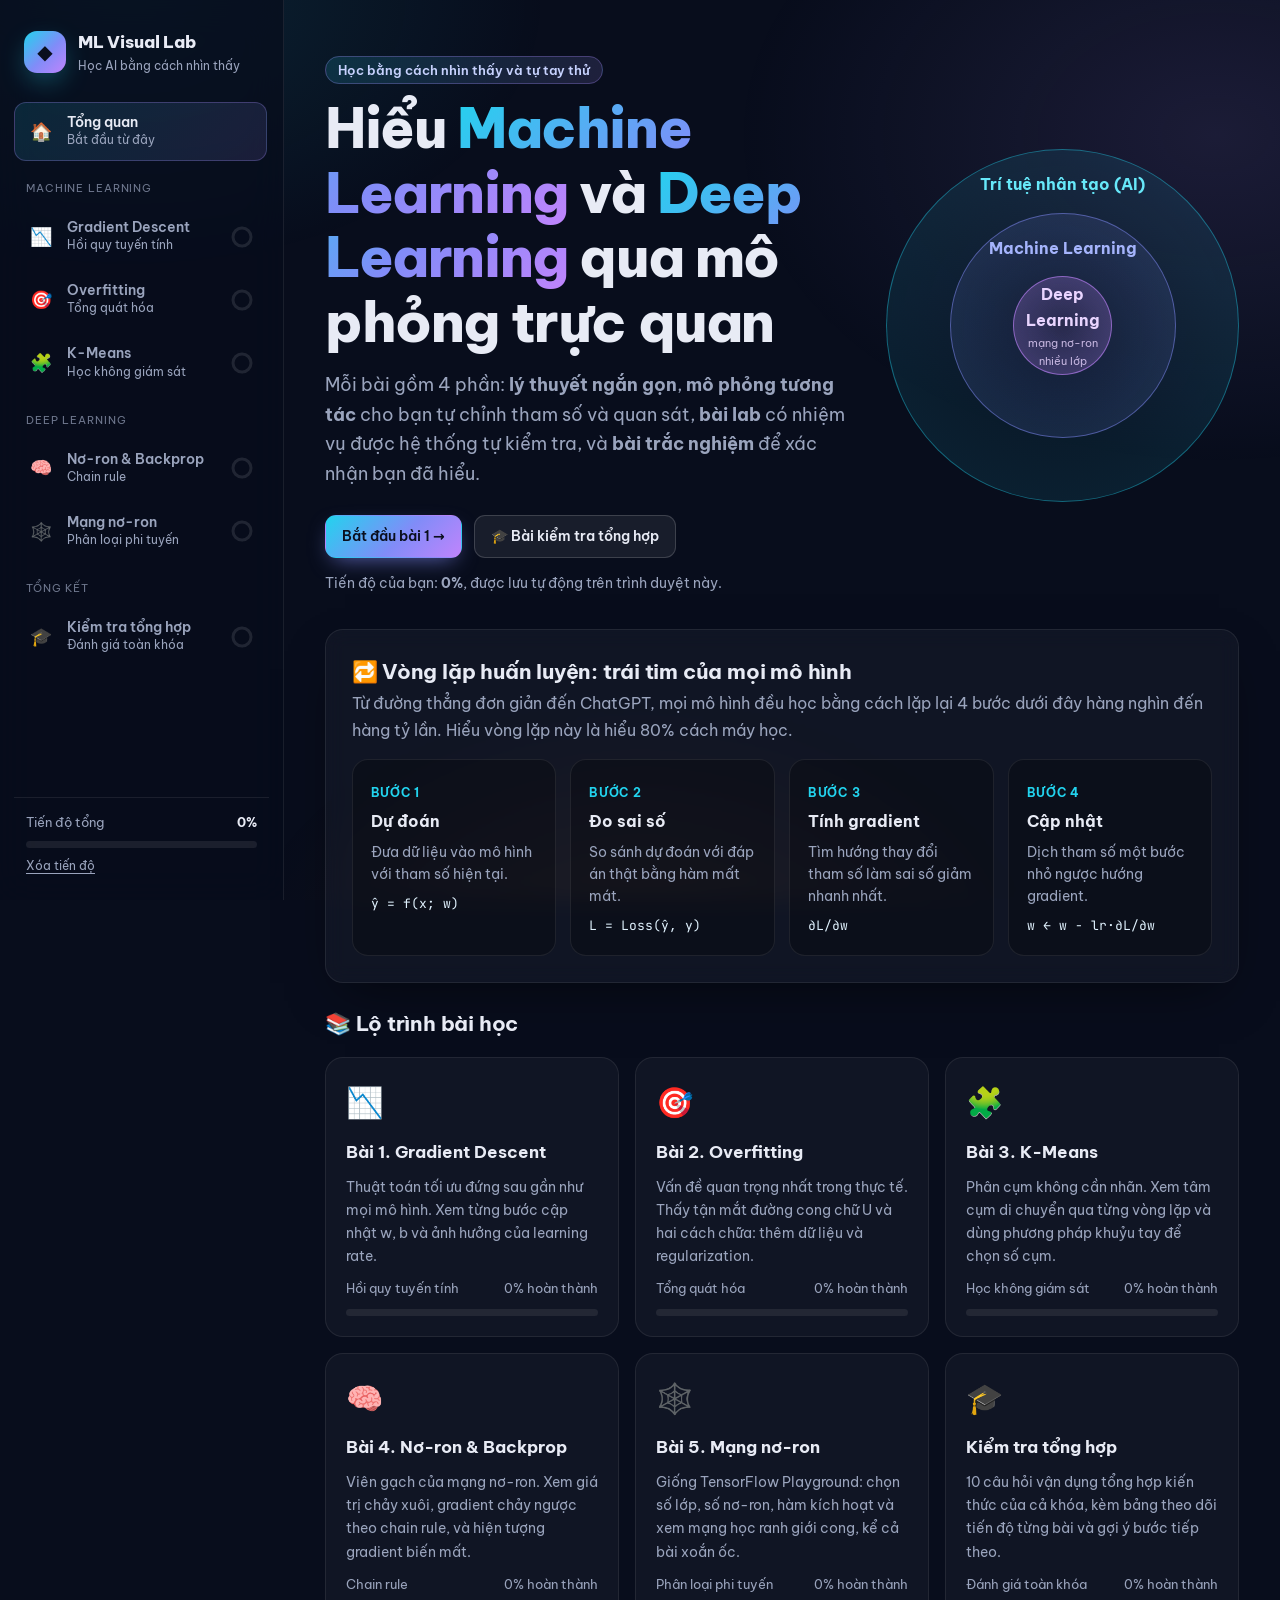
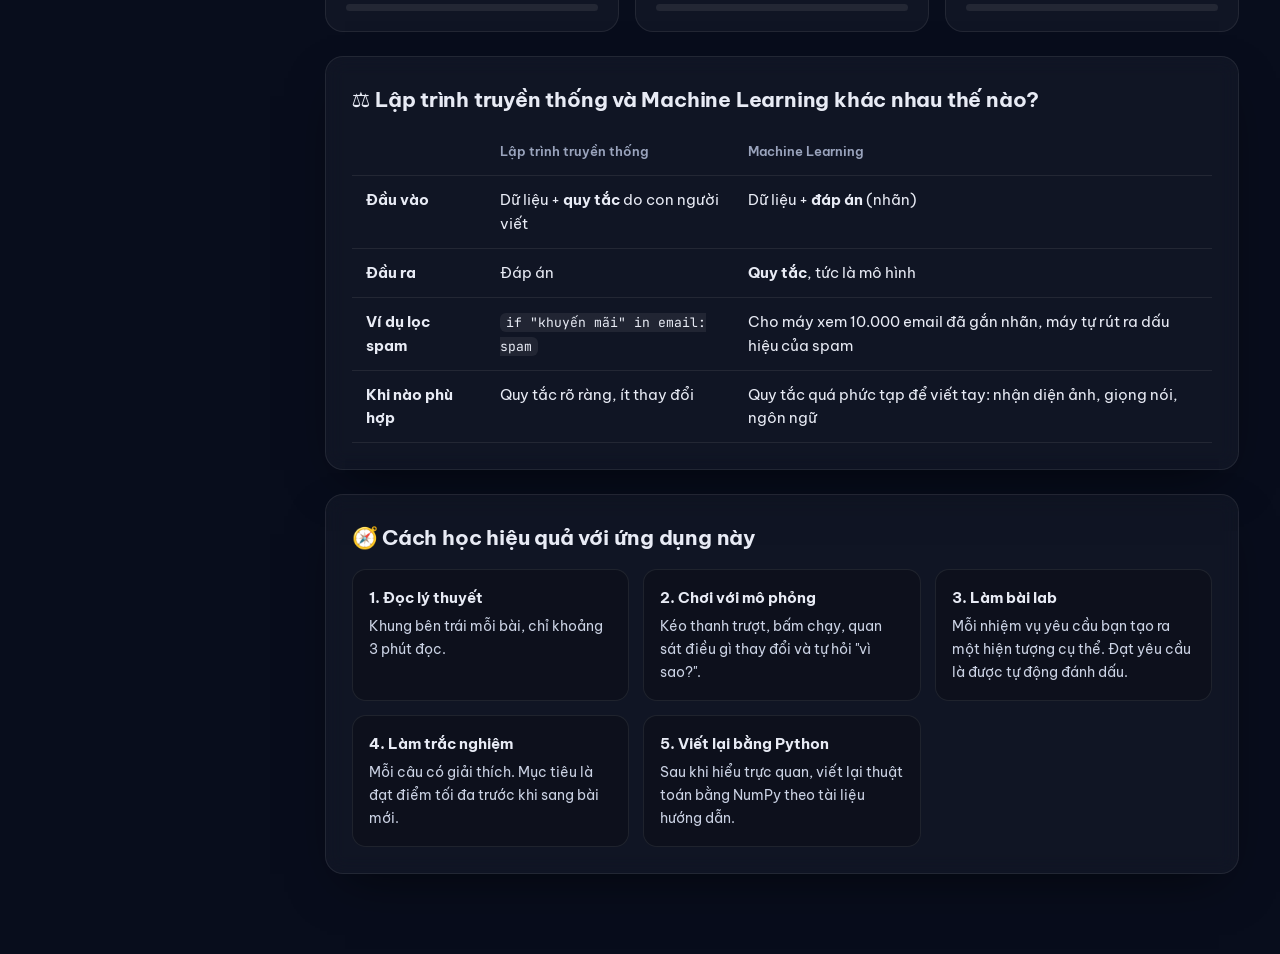
==== index.html @ 5cbed86b "Khởi tạo Visual Lab: khóa AI (5 bài ML/DL) và nền tảng mô phỏng Docker cho khóa DevOps (đang phát tr" ====
<!DOCTYPE html>
<html lang="vi">
<head>
  <meta charset="UTF-8">
  <meta name="viewport" content="width=device-width, initial-scale=1.0">
  <title>ML Visual Lab — Học Machine Learning trực quan</title>
  <meta name="description" content="Học Machine Learning và Deep Learning qua mô phỏng tương tác: Gradient Descent, Overfitting, nơ-ron và lan truyền ngược, mạng nơ-ron, K-Means. Có bài lab tự kiểm tra và bài trắc nghiệm.">
  <meta name="theme-color" content="#080d1c">
  <link rel="icon" href="data:image/svg+xml,%3Csvg xmlns='http://www.w3.org/2000/svg' viewBox='0 0 100 100'%3E%3Ctext y='.9em' font-size='90'%3E%F0%9F%A7%A0%3C/text%3E%3C/svg%3E">
  <link rel="preconnect" href="https://fonts.googleapis.com">
  <link rel="preconnect" href="https://fonts.gstatic.com" crossorigin>
  <link href="https://fonts.googleapis.com/css2?family=Be+Vietnam+Pro:wght@400;500;600;700;800&family=JetBrains+Mono:wght@400;600&display=swap" rel="stylesheet">
  <link rel="stylesheet" href="css/style.css">
</head>
<body>
  <div class="bg-glow" aria-hidden="true"></div>

  <!-- Thanh trên cùng chỉ hiện trên điện thoại/máy tính bảng -->
  <header class="topbar">
    <button id="menu-btn" class="icon-btn" aria-label="Mở danh sách bài học">☰</button>
    <span class="brand-text">ML Visual Lab</span>
  </header>

  <div class="app">
    <aside class="sidebar" id="sidebar">
      <a href="#/home" class="brand" id="brand-link">
        <span class="brand-logo">◆</span>
        <span><span class="brand-text">ML Visual Lab</span><span class="brand-sub">Học AI bằng cách nhìn thấy</span></span>
      </a>
      <nav id="nav" class="nav" aria-label="Danh sách bài học"></nav>
      <div class="sidebar-foot">
        <div class="overall"><span>Tiến độ tổng</span><strong id="overall-pct">0%</strong></div>
        <div class="bar"><span id="overall-bar"></span></div>
        <button id="reset-progress" class="link-btn" type="button">Xóa tiến độ</button>
      </div>
    </aside>
    <main id="main" class="main" tabindex="-1"></main>
  </div>

  <div id="toast-root" class="toast-root" aria-live="polite"></div>
  <div class="scrim" id="scrim"></div>

  <!-- Thứ tự nạp: lõi toán → lõi ứng dụng → từng bài học (thứ tự đăng ký = thứ tự trên menu) -->
  <script src="js/ml-math.js"></script>
  <script src="js/core.js"></script>
  <script src="js/lessons/home.js"></script>
  <script src="js/lessons/gradient.js"></script>
  <script src="js/lessons/overfit.js"></script>
  <script src="js/lessons/kmeans.js"></script>
  <script src="js/lessons/neuron.js"></script>
  <script src="js/lessons/playground.js"></script>
  <script src="js/lessons/final.js"></script>
  <script>App.start();</script>
</body>
</html>
---- css/style.css ----
/* ==========================================================================
   ML Visual Lab — Hệ thống thiết kế
   Giao diện tối giúp biểu đồ màu nổi bật, giảm mỏi mắt khi học lâu.
   ========================================================================== */
:root {
  --bg: #080d1c;
  --bg-2: #0e1530;
  --surface: rgba(255, 255, 255, 0.035);
  --surface-2: rgba(255, 255, 255, 0.065);
  --border: rgba(255, 255, 255, 0.08);
  --border-strong: rgba(255, 255, 255, 0.16);
  --text: #e8ebf5;
  --muted: #9aa4bd;
  --accent: #22d3ee;
  --accent-2: #a78bfa;
  --grad: linear-gradient(135deg, #22d3ee 0%, #818cf8 55%, #c084fc 100%);
  --orange: #fb923c;
  --blue: #60a5fa;
  --green: #34d399;
  --red: #f87171;
  --yellow: #fbbf24;
  --radius: 18px;
  --radius-sm: 12px;
  --shadow: 0 20px 50px -20px rgba(0, 0, 0, 0.6);
  --font: 'Be Vietnam Pro', 'Inter', system-ui, -apple-system, 'Segoe UI', sans-serif;
  --mono: 'JetBrains Mono', ui-monospace, 'Cascadia Code', Consolas, monospace;
}

* { box-sizing: border-box; margin: 0; padding: 0; }
html { scroll-behavior: smooth; }
body {
  font-family: var(--font);
  background: var(--bg);
  color: var(--text);
  line-height: 1.65;
  min-height: 100vh;
  -webkit-font-smoothing: antialiased;
  overflow-x: hidden;
}
a { color: var(--accent); }
::selection { background: rgba(129, 140, 248, 0.4); }
/* Thanh cuộn tối để không lệch tông với nền */
* { scrollbar-width: thin; scrollbar-color: rgba(255, 255, 255, 0.18) transparent; }
::-webkit-scrollbar { width: 8px; height: 8px; }
::-webkit-scrollbar-track { background: transparent; }
::-webkit-scrollbar-thumb { background: rgba(255, 255, 255, 0.16); border-radius: 99px; }
::-webkit-scrollbar-thumb:hover { background: rgba(255, 255, 255, 0.3); }

/* Nền phát sáng nhẹ tạo chiều sâu */
.bg-glow {
  position: fixed; inset: 0; pointer-events: none; z-index: 0;
  background:
    radial-gradient(700px 450px at 10% 0%, rgba(34, 211, 238, 0.11), transparent 60%),
    radial-gradient(800px 550px at 95% 15%, rgba(167, 139, 250, 0.12), transparent 60%),
    radial-gradient(700px 500px at 50% 110%, rgba(251, 146, 60, 0.07), transparent 60%);
}

/* ---------- Bố cục chính ---------- */
.app { position: relative; z-index: 1; display: grid; grid-template-columns: 284px minmax(0, 1fr); min-height: 100vh; }

.sidebar {
  position: sticky; top: 0; height: 100vh;
  display: flex; flex-direction: column; gap: 22px;
  padding: 24px 14px;
  border-right: 1px solid var(--border);
  background: rgba(8, 13, 28, 0.72);
  backdrop-filter: blur(18px);
}
.brand { display: flex; align-items: center; gap: 12px; text-decoration: none; color: var(--text); padding: 4px 10px; }
.brand-logo {
  width: 42px; height: 42px; flex: none; border-radius: 13px;
  display: grid; place-items: center;
  background: var(--grad); color: #0a0f1e; font-size: 20px; font-weight: 800;
  box-shadow: 0 10px 28px -6px rgba(34, 211, 238, 0.45);
}
.brand-text { display: block; font-weight: 800; font-size: 17px; letter-spacing: -0.01em; }
.brand-sub { display: block; font-size: 12px; color: var(--muted); }

.nav { display: flex; flex-direction: column; gap: 4px; overflow-y: auto; flex: 1; padding-right: 2px; }
.nav-group { font-size: 11px; text-transform: uppercase; letter-spacing: 0.08em; color: var(--muted); padding: 14px 12px 6px; opacity: 0.7; }
.nav-item {
  display: flex; align-items: center; gap: 12px;
  padding: 10px 12px; border-radius: var(--radius-sm);
  text-decoration: none; color: var(--muted);
  border: 1px solid transparent;
  transition: background 0.2s, color 0.2s, transform 0.2s, border-color 0.2s;
}
.nav-item:hover { background: var(--surface-2); color: var(--text); transform: translateX(3px); }
.nav-item.active {
  background: linear-gradient(135deg, rgba(34, 211, 238, 0.13), rgba(167, 139, 250, 0.13));
  border-color: rgba(167, 139, 250, 0.28); color: var(--text);
}
.nav-icon { font-size: 18px; width: 28px; text-align: center; flex: none; }
.nav-text { flex: 1; min-width: 0; }
.nav-title { display: block; font-weight: 600; font-size: 14px; line-height: 1.3; }
.nav-sub { display: block; font-size: 11.5px; color: var(--muted); }

.ring { width: 24px; height: 24px; transform: rotate(-90deg); flex: none; }
.ring-bg { fill: none; stroke: rgba(255, 255, 255, 0.1); stroke-width: 3; }
.ring-fg { fill: none; stroke: var(--green); stroke-width: 3; stroke-linecap: round; transition: stroke-dashoffset 0.7s ease; }

.sidebar-foot { padding: 14px 12px 0; border-top: 1px solid var(--border); display: flex; flex-direction: column; gap: 8px; }
.overall { display: flex; justify-content: space-between; font-size: 13px; color: var(--muted); }
.overall strong { color: var(--text); }
.bar { height: 7px; border-radius: 99px; background: rgba(255, 255, 255, 0.08); overflow: hidden; }
.bar > span { display: block; height: 100%; width: 0; background: var(--grad); border-radius: inherit; transition: width 0.7s ease; }
.link-btn { background: none; border: none; color: var(--muted); font: inherit; font-size: 12px; cursor: pointer; text-align: left; text-decoration: underline; text-underline-offset: 3px; }
.link-btn:hover { color: var(--red); }

.main { padding: 36px clamp(16px, 3.2vw, 52px) 80px; width: 100%; max-width: 1560px; outline: none; }

.topbar { display: none; }
.scrim { display: none; }

/* ---------- Kiểu chữ ---------- */
h1 { font-size: clamp(28px, 3.4vw, 42px); line-height: 1.15; letter-spacing: -0.025em; font-weight: 800; }
h2 { font-size: 21px; letter-spacing: -0.01em; font-weight: 700; }
h3 { font-size: 16px; font-weight: 700; margin: 22px 0 8px; }
.muted { color: var(--muted); }
.grad-text { background: var(--grad); -webkit-background-clip: text; background-clip: text; color: transparent; }
code, .mono { font-family: var(--mono); font-size: 0.9em; }
:not(pre) > code { background: rgba(255, 255, 255, 0.07); padding: 1px 6px; border-radius: 6px; }

/* ---------- Thẻ (card) ---------- */
.card {
  background: var(--surface);
  border: 1px solid var(--border);
  border-radius: var(--radius);
  padding: clamp(18px, 2vw, 28px);
  box-shadow: var(--shadow);
  backdrop-filter: blur(10px);
}
.section-head { display: flex; align-items: center; justify-content: space-between; gap: 12px; margin-bottom: 6px; flex-wrap: wrap; }
.pill { font-size: 12.5px; padding: 4px 12px; border-radius: 99px; background: var(--surface-2); border: 1px solid var(--border); color: var(--muted); white-space: nowrap; }
.pill.ok { color: var(--green); border-color: rgba(52, 211, 153, 0.35); background: rgba(52, 211, 153, 0.08); }

/* ---------- Trang bài học ---------- */
.lesson { display: flex; flex-direction: column; gap: 24px; }
.lesson-head { display: flex; flex-direction: column; gap: 12px; max-width: 900px; }
.badge {
  align-self: flex-start; font-size: 12.5px; font-weight: 600;
  padding: 5px 12px; border-radius: 99px;
  background: linear-gradient(135deg, rgba(34, 211, 238, 0.15), rgba(167, 139, 250, 0.15));
  border: 1px solid rgba(167, 139, 250, 0.3); color: #c7d2fe;
}
.lead { font-size: 17px; color: var(--muted); max-width: 820px; }

.lesson-grid { display: grid; grid-template-columns: minmax(300px, 0.85fr) minmax(0, 1.5fr); gap: 24px; align-items: start; }
.theory { position: sticky; top: 24px; max-height: calc(100vh - 48px); overflow-y: auto; }
.theory h2 { margin-bottom: 6px; }
.theory p, .theory li { color: #cfd5e6; font-size: 15px; }
.theory ul, .theory ol { padding-left: 20px; display: flex; flex-direction: column; gap: 6px; margin: 8px 0; }
.theory p + p { margin-top: 10px; }

.formula {
  font-family: var(--mono); font-size: 14px; line-height: 1.8;
  background: rgba(0, 0, 0, 0.3);
  border: 1px solid var(--border); border-left: 3px solid var(--accent);
  border-radius: 10px; padding: 12px 16px; margin: 10px 0; overflow-x: auto; white-space: pre-wrap;
  color: #e0f2fe;
}
.formula .c { color: var(--muted); }
.callout { border-radius: 12px; padding: 12px 14px; margin: 14px 0; font-size: 14.5px; border: 1px solid; }
.callout.tip { background: rgba(52, 211, 153, 0.07); border-color: rgba(52, 211, 153, 0.25); }
.callout.warn { background: rgba(251, 191, 36, 0.07); border-color: rgba(251, 191, 36, 0.28); }
.callout.info { background: rgba(96, 165, 250, 0.07); border-color: rgba(96, 165, 250, 0.28); }
.callout strong { color: var(--text); }

/* ---------- Khu mô phỏng ---------- */
.sim { display: flex; flex-direction: column; gap: 18px; }
.sim-grid { display: grid; grid-template-columns: repeat(2, minmax(0, 1fr)); gap: 16px; }
.sim-grid .span-2 { grid-column: span 2; }
.panel { display: flex; flex-direction: column; gap: 8px; min-width: 0; }
.panel-title { display: flex; flex-wrap: wrap; justify-content: space-between; align-items: baseline; gap: 2px 8px; font-size: 13.5px; font-weight: 600; color: #cbd5e1; }
.panel-title small { font-weight: 400; color: var(--muted); font-size: 12px; }
.canvas-wrap {
  position: relative; border-radius: 14px; overflow: hidden;
  background: radial-gradient(circle at 50% 0%, rgba(255, 255, 255, 0.03), transparent 70%), rgba(0, 0, 0, 0.28);
  border: 1px solid var(--border);
}
.canvas-wrap canvas { display: block; width: 100%; touch-action: manipulation; }
.canvas-wrap.clickable canvas { cursor: crosshair; }
.canvas-hint { position: absolute; right: 10px; top: 8px; font-size: 11.5px; color: var(--muted); background: rgba(8, 13, 28, 0.75); padding: 3px 9px; border-radius: 99px; pointer-events: none; }

.legend { display: flex; flex-wrap: wrap; gap: 14px; font-size: 12.5px; color: var(--muted); }
.legend span { display: inline-flex; align-items: center; gap: 6px; }
.legend i { width: 12px; height: 12px; border-radius: 50%; display: inline-block; }
.legend i.line { height: 3px; width: 18px; border-radius: 2px; }

/* Thanh điều khiển */
.toolbar { display: flex; flex-wrap: wrap; gap: 10px; align-items: center; }
.controls { display: grid; grid-template-columns: repeat(auto-fill, minmax(190px, 1fr)); gap: 14px 18px; }
.control { display: flex; flex-direction: column; gap: 6px; font-size: 13px; color: var(--muted); }
.control-top { display: flex; justify-content: space-between; gap: 8px; }
.control output { font-family: var(--mono); color: var(--text); font-size: 12.5px; }

input[type='range'] {
  -webkit-appearance: none; appearance: none; width: 100%; height: 6px; border-radius: 99px; cursor: pointer;
  background: linear-gradient(90deg, var(--accent) 0%, var(--accent-2) var(--p, 50%), rgba(255, 255, 255, 0.1) var(--p, 50%));
  outline: none;
}
input[type='range']::-webkit-slider-thumb {
  -webkit-appearance: none; width: 18px; height: 18px; border-radius: 50%;
  background: #fff; border: 3px solid var(--accent-2); box-shadow: 0 0 0 4px rgba(167, 139, 250, 0.2);
  transition: transform 0.15s;
}
input[type='range']::-webkit-slider-thumb:hover { transform: scale(1.2); }
input[type='range']::-moz-range-thumb { width: 14px; height: 14px; border-radius: 50%; background: #fff; border: 3px solid var(--accent-2); }
input[type='range']:focus-visible { box-shadow: 0 0 0 3px rgba(34, 211, 238, 0.4); }

select {
  font: inherit; font-size: 13.5px; color: var(--text);
  background: rgba(0, 0, 0, 0.35); border: 1px solid var(--border-strong);
  border-radius: 10px; padding: 8px 10px; cursor: pointer;
}
select:focus-visible { outline: 2px solid var(--accent); }
.check { display: inline-flex; align-items: center; gap: 8px; font-size: 13px; color: var(--muted); cursor: pointer; user-select: none; }
.check input { accent-color: var(--accent-2); width: 16px; height: 16px; }

/* Nút bấm */
.btn {
  display: inline-flex; align-items: center; justify-content: center; gap: 8px;
  font: inherit; font-size: 14px; font-weight: 600; text-decoration: none;
  padding: 9px 16px; border-radius: 11px; cursor: pointer;
  color: var(--text); background: var(--surface-2); border: 1px solid var(--border-strong);
  transition: transform 0.15s, background 0.2s, box-shadow 0.2s, border-color 0.2s;
  white-space: nowrap;
}
.btn:hover { transform: translateY(-1px); background: rgba(255, 255, 255, 0.1); }
.btn:active { transform: translateY(0) scale(0.98); }
.btn:focus-visible { outline: 2px solid var(--accent); outline-offset: 2px; }
.btn:disabled { opacity: 0.45; cursor: not-allowed; transform: none; }
.btn.primary { background: var(--grad); color: #0a0f1e; border-color: transparent; box-shadow: 0 8px 22px -8px rgba(129, 140, 248, 0.7); }
.btn.primary:hover { box-shadow: 0 12px 28px -8px rgba(129, 140, 248, 0.9); }
.btn.ghost { background: transparent; }
.btn.small { padding: 6px 12px; font-size: 13px; border-radius: 9px; }
.btn.active { border-color: var(--accent); background: rgba(34, 211, 238, 0.12); color: #a5f3fc; }

.seg { display: inline-flex; padding: 3px; border-radius: 12px; background: rgba(0, 0, 0, 0.3); border: 1px solid var(--border); flex-wrap: wrap; }
.seg button { font: inherit; font-size: 13px; font-weight: 600; color: var(--muted); background: none; border: none; padding: 7px 12px; border-radius: 9px; cursor: pointer; transition: all 0.2s; }
.seg button:hover { color: var(--text); }
.seg button.on { background: var(--surface-2); color: var(--text); box-shadow: inset 0 0 0 1px var(--border-strong); }

/* Bảng số liệu trực tiếp */
.stats { display: grid; grid-template-columns: repeat(auto-fill, minmax(118px, 1fr)); gap: 10px; }
.stat { background: rgba(0, 0, 0, 0.25); border: 1px solid var(--border); border-radius: 12px; padding: 10px 12px; min-width: 0; }
.stat .k { font-size: 11.5px; color: var(--muted); display: block; }
.stat .v { font-family: var(--mono); font-size: 16px; font-weight: 600; display: block; overflow: hidden; text-overflow: ellipsis; white-space: nowrap; transition: color 0.3s; }
.stat .v.good { color: var(--green); }
.stat .v.bad { color: var(--red); }
.stat .v.warn { color: var(--yellow); }

.explain-live {
  font-family: var(--mono); font-size: 13px; line-height: 1.75; white-space: pre-wrap;
  background: rgba(0, 0, 0, 0.3); border: 1px dashed var(--border-strong); border-radius: 12px; padding: 12px 14px; color: #dbeafe;
}
.explain-live .hl { color: var(--orange); }
.explain-live .hc { color: var(--accent); }
.explain-live .hg { color: var(--green); }
.status-chip { display: inline-flex; align-items: center; gap: 8px; font-weight: 700; padding: 6px 14px; border-radius: 99px; font-size: 14px; border: 1px solid; transition: all 0.3s; }
.status-chip.good { color: var(--green); border-color: rgba(52, 211, 153, 0.4); background: rgba(52, 211, 153, 0.1); }
.status-chip.bad { color: var(--red); border-color: rgba(248, 113, 113, 0.4); background: rgba(248, 113, 113, 0.1); }
.status-chip.warn { color: var(--yellow); border-color: rgba(251, 191, 36, 0.4); background: rgba(251, 191, 36, 0.1); }

/* ---------- Đồ thị tính toán (bài nơ-ron) ---------- */
.graph-svg { width: 100%; height: auto; display: block; }
.graph-svg .edge { stroke: rgba(255, 255, 255, 0.22); stroke-width: 2.5; fill: none; }
.graph-svg .edge.flow-f { stroke: var(--accent); stroke-dasharray: 8 8; animation: flow 0.6s linear infinite; }
.graph-svg .edge.flow-b { stroke: var(--orange); stroke-dasharray: 8 8; animation: flow 0.6s linear infinite reverse; }
.graph-svg .node circle, .graph-svg .node rect { fill: #111a36; stroke: var(--border-strong); stroke-width: 2; }
.graph-svg .node.op circle { fill: #1a1f45; stroke: var(--accent-2); }
.graph-svg .node.out circle { stroke: var(--orange); }
.graph-svg text { font-family: var(--mono); fill: var(--text); font-size: 14px; text-anchor: middle; dominant-baseline: middle; }
.graph-svg .val { fill: var(--accent); font-size: 12.5px; transition: opacity 0.4s; }
.graph-svg .grd { fill: var(--orange); font-size: 12.5px; transition: opacity 0.4s; }
.graph-svg .lbl { fill: var(--muted); font-size: 11px; }
.graph-svg .hidden { opacity: 0; }
@keyframes flow { to { stroke-dashoffset: -16; } }

/* ---------- Bài lab ---------- */
.lab { display: flex; flex-direction: column; gap: 12px; margin-top: 14px; }
.task {
  display: grid; grid-template-columns: 38px 1fr; gap: 14px;
  padding: 16px; border-radius: 14px; background: rgba(0, 0, 0, 0.22);
  border: 1px solid var(--border); transition: border-color 0.3s, background 0.3s;
}
.task.done { border-color: rgba(52, 211, 153, 0.4); background: rgba(52, 211, 153, 0.06); }
.task-num {
  width: 38px; height: 38px; border-radius: 12px; display: grid; place-items: center;
  font-weight: 800; background: var(--surface-2); border: 1px solid var(--border-strong);
}
.task.done .task-num { background: var(--green); color: #052e1f; border-color: transparent; animation: pop 0.4s ease; }
.task-title { font-weight: 700; font-size: 15.5px; }
.task-desc { color: #cbd2e4; font-size: 14.5px; margin-top: 2px; }
.task-actions { display: flex; flex-wrap: wrap; gap: 8px; margin-top: 10px; align-items: center; }
.task-msg { font-size: 13.5px; }
.task-msg.ok { color: var(--green); }
.task-msg.no { color: var(--yellow); }
.reveal-box { margin-top: 10px; padding: 12px 14px; border-radius: 12px; background: rgba(96, 165, 250, 0.08); border: 1px solid rgba(96, 165, 250, 0.25); font-size: 14px; color: #dbeafe; }
.reveal-box.hint { background: rgba(251, 191, 36, 0.07); border-color: rgba(251, 191, 36, 0.25); color: #fef3c7; }
@keyframes pop { 0% { transform: scale(0.6); } 70% { transform: scale(1.15); } 100% { transform: scale(1); } }

/* ---------- Bài kiểm tra ---------- */
.quiz { margin-top: 14px; }
.quiz-top { display: flex; justify-content: space-between; align-items: center; gap: 12px; margin-bottom: 12px; font-size: 13.5px; color: var(--muted); }
.quiz-bar { flex: 1; max-width: 320px; }
.quiz-q { font-size: 17px; font-weight: 600; margin-bottom: 14px; line-height: 1.5; }
.quiz-q pre { margin-top: 10px; }
.opts { display: grid; gap: 10px; }
.opt {
  text-align: left; font: inherit; font-size: 15px; color: var(--text);
  padding: 13px 16px; border-radius: 12px; cursor: pointer;
  background: rgba(0, 0, 0, 0.25); border: 1px solid var(--border-strong);
  display: flex; gap: 12px; align-items: flex-start;
  transition: border-color 0.2s, background 0.2s, transform 0.15s;
}
.opt:hover:not(:disabled) { border-color: var(--accent-2); transform: translateX(3px); }
.opt:disabled { cursor: default; }
.opt .key { flex: none; width: 26px; height: 26px; border-radius: 8px; display: grid; place-items: center; font-size: 13px; font-weight: 700; background: var(--surface-2); }
.opt.correct { border-color: var(--green); background: rgba(52, 211, 153, 0.1); }
.opt.correct .key { background: var(--green); color: #052e1f; }
.opt.wrong { border-color: var(--red); background: rgba(248, 113, 113, 0.1); }
.opt.wrong .key { background: var(--red); color: #3b0a0a; }
.quiz-explain { margin-top: 14px; padding: 14px 16px; border-radius: 12px; font-size: 14.5px; animation: rise 0.35s ease both; }
.quiz-explain.ok { background: rgba(52, 211, 153, 0.08); border: 1px solid rgba(52, 211, 153, 0.3); }
.quiz-explain.no { background: rgba(248, 113, 113, 0.08); border: 1px solid rgba(248, 113, 113, 0.3); }
.quiz-foot { display: flex; justify-content: flex-end; margin-top: 14px; gap: 10px; }
.quiz-result { text-align: center; display: flex; flex-direction: column; align-items: center; gap: 12px; padding: 10px 0; }
.score-ring { width: 130px; height: 130px; position: relative; }
.score-ring svg { width: 100%; height: 100%; transform: rotate(-90deg); }
.score-ring circle { fill: none; stroke-width: 10; }
.score-ring .bg { stroke: rgba(255, 255, 255, 0.08); }
.score-ring .fg { stroke: url(#scoreGrad); stroke-linecap: round; transition: stroke-dashoffset 1s ease; }
.score-ring strong { position: absolute; inset: 0; display: grid; place-items: center; font-size: 30px; font-weight: 800; }
.review { width: 100%; text-align: left; display: flex; flex-direction: column; gap: 8px; margin-top: 8px; }
.review-item { font-size: 14px; padding: 10px 14px; border-radius: 10px; background: rgba(248, 113, 113, 0.06); border: 1px solid rgba(248, 113, 113, 0.2); }

pre.code {
  font-family: var(--mono); font-size: 13.5px; line-height: 1.6; background: rgba(0, 0, 0, 0.4);
  border: 1px solid var(--border); border-radius: 10px; padding: 12px 14px; overflow-x: auto; color: #e0e7ff;
}

/* ---------- Điều hướng cuối bài ---------- */
.lesson-nav { display: flex; justify-content: space-between; gap: 12px; flex-wrap: wrap; }

/* ---------- Trang chủ ---------- */
.hero { display: grid; grid-template-columns: minmax(0, 1.2fr) minmax(280px, 0.8fr); gap: 32px; align-items: center; padding: 20px 0 10px; }
.hero h1 { font-size: clamp(32px, 4.4vw, 56px); }
.hero .lead { margin-top: 16px; font-size: 18px; }
.hero-cta { display: flex; gap: 12px; margin-top: 26px; flex-wrap: wrap; }
.circles { position: relative; aspect-ratio: 1; max-width: 400px; width: 100%; margin: 0 auto; }
.circles .c {
  position: absolute; border-radius: 50%; display: flex; justify-content: center;
  border: 1px solid; font-weight: 700; padding-top: 6%; font-size: clamp(13px, 1.3vw, 16px);
  animation: breathe 6s ease-in-out infinite;
}
.circles .c1 { inset: 0; border-color: rgba(34, 211, 238, 0.4); background: radial-gradient(circle, rgba(34, 211, 238, 0.04), rgba(34, 211, 238, 0.12)); color: #67e8f9; }
.circles .c2 { inset: 18%; border-color: rgba(129, 140, 248, 0.5); background: radial-gradient(circle, rgba(129, 140, 248, 0.05), rgba(129, 140, 248, 0.16)); color: #a5b4fc; animation-delay: 0.6s; }
.circles .c3 { inset: 36%; border-color: rgba(192, 132, 252, 0.6); background: radial-gradient(circle, rgba(192, 132, 252, 0.12), rgba(192, 132, 252, 0.28)); color: #e9d5ff; align-items: center; padding-top: 0; text-align: center; animation-delay: 1.2s; }
.circles small { display: block; font-weight: 400; font-size: 11px; opacity: 0.8; }
@keyframes breathe { 0%, 100% { transform: scale(1); } 50% { transform: scale(1.025); } }

.loop { display: grid; grid-template-columns: repeat(4, minmax(0, 1fr)); gap: 14px; margin-top: 16px; position: relative; }
.loop-step {
  position: relative; padding: 18px; border-radius: 16px; background: rgba(0, 0, 0, 0.25);
  border: 1px solid var(--border); animation: glowStep 8s infinite;
}
.loop-step:nth-child(2) { animation-delay: 2s; }
.loop-step:nth-child(3) { animation-delay: 4s; }
.loop-step:nth-child(4) { animation-delay: 6s; }
.loop-step .n { font-size: 12px; font-weight: 700; color: var(--accent); letter-spacing: 0.06em; }
.loop-step h3 { margin: 4px 0 6px; font-size: 16px; }
.loop-step p { font-size: 13.5px; color: var(--muted); }
.loop-step .f { font-family: var(--mono); font-size: 13px; color: #e0f2fe; margin-top: 8px; display: block; }
@keyframes glowStep {
  0%, 22% { border-color: rgba(34, 211, 238, 0.7); box-shadow: 0 0 0 1px rgba(34, 211, 238, 0.3), 0 12px 30px -10px rgba(34, 211, 238, 0.5); transform: translateY(-3px); }
  28%, 100% { border-color: var(--border); box-shadow: none; transform: none; }
}

.cards { display: grid; grid-template-columns: repeat(auto-fill, minmax(260px, 1fr)); gap: 16px; margin-top: 16px; }
.lesson-card {
  display: flex; flex-direction: column; gap: 10px; text-decoration: none; color: var(--text);
  padding: 20px; border-radius: 18px; background: var(--surface); border: 1px solid var(--border);
  transition: transform 0.25s, border-color 0.25s, box-shadow 0.25s; position: relative; overflow: hidden;
}
.lesson-card::before { content: ''; position: absolute; inset: 0; background: var(--grad); opacity: 0; transition: opacity 0.3s; z-index: -1; }
.lesson-card:hover { transform: translateY(-4px); border-color: rgba(167, 139, 250, 0.45); box-shadow: 0 20px 40px -18px rgba(129, 140, 248, 0.6); }
.lesson-card .ic { font-size: 30px; }
.lesson-card h3 { margin: 0; font-size: 17px; }
.lesson-card p { font-size: 14px; color: var(--muted); flex: 1; }
.lesson-card .meta { display: flex; justify-content: space-between; align-items: center; font-size: 12.5px; color: var(--muted); }

.compare { width: 100%; border-collapse: collapse; margin-top: 12px; font-size: 14.5px; }
.compare th, .compare td { padding: 12px 14px; text-align: left; border-bottom: 1px solid var(--border); vertical-align: top; }
.compare th { color: var(--muted); font-weight: 600; font-size: 13px; }
.table-scroll { overflow-x: auto; }

.steps-how { display: grid; grid-template-columns: repeat(auto-fill, minmax(220px, 1fr)); gap: 14px; margin-top: 14px; }
.steps-how div { padding: 16px; border-radius: 14px; background: rgba(0, 0, 0, 0.22); border: 1px solid var(--border); font-size: 14px; color: #cbd2e4; }
.steps-how b { display: block; color: var(--text); margin-bottom: 4px; font-size: 15px; }

/* ---------- Thông báo nổi ---------- */
.toast-root { position: fixed; right: 20px; bottom: 20px; z-index: 100; display: flex; flex-direction: column; gap: 10px; max-width: min(380px, calc(100vw - 40px)); }
.toast {
  padding: 13px 16px; border-radius: 14px; font-size: 14px;
  background: rgba(17, 24, 48, 0.95); border: 1px solid var(--border-strong);
  box-shadow: 0 16px 40px -10px rgba(0, 0, 0, 0.7); backdrop-filter: blur(12px);
  animation: toastIn 0.35s ease both;
}
.toast.ok { border-color: rgba(52, 211, 153, 0.5); }
.toast.warn { border-color: rgba(251, 191, 36, 0.5); }
.toast.out { animation: toastOut 0.3s ease forwards; }
@keyframes toastIn { from { opacity: 0; transform: translateY(12px) scale(0.97); } to { opacity: 1; transform: none; } }
@keyframes toastOut { to { opacity: 0; transform: translateX(30px); } }

/* ---------- Hiệu ứng xuất hiện ---------- */
.reveal { animation: rise 0.55s cubic-bezier(0.2, 0.7, 0.2, 1) both; }
.reveal:nth-child(2) { animation-delay: 0.06s; }
.reveal:nth-child(3) { animation-delay: 0.12s; }
.reveal:nth-child(4) { animation-delay: 0.18s; }
@keyframes rise { from { opacity: 0; transform: translateY(14px); } to { opacity: 1; transform: none; } }

@media (prefers-reduced-motion: reduce) {
  *, *::before, *::after { animation-duration: 0.01ms !important; animation-iteration-count: 1 !important; transition-duration: 0.01ms !important; }
}

/* ---------- Đáp ứng màn hình (responsive) ---------- */
@media (max-width: 1180px) {
  .lesson-grid { grid-template-columns: 1fr; }
  .theory { position: static; max-height: none; }
}
@media (max-width: 900px) {
  .app { grid-template-columns: 1fr; }
  .topbar {
    display: flex; align-items: center; gap: 12px; position: sticky; top: 0; z-index: 20;
    padding: 12px 16px; background: rgba(8, 13, 28, 0.85); backdrop-filter: blur(14px); border-bottom: 1px solid var(--border);
  }
  .icon-btn { font-size: 20px; width: 40px; height: 40px; border-radius: 10px; border: 1px solid var(--border-strong); background: var(--surface-2); color: var(--text); cursor: pointer; }
  .sidebar { position: fixed; left: 0; top: 0; bottom: 0; width: 284px; z-index: 40; transform: translateX(-100%); transition: transform 0.3s ease; }
  body.nav-open .sidebar { transform: none; }
  body.nav-open .scrim { display: block; position: fixed; inset: 0; background: rgba(0, 0, 0, 0.5); z-index: 30; }
  .hero { grid-template-columns: 1fr; }
  .circles { max-width: 300px; }
  .main { padding-top: 22px; }
}
@media (max-width: 720px) {
  .sim-grid { grid-template-columns: 1fr; }
  .sim-grid .span-2 { grid-column: auto; }
  .loop { grid-template-columns: repeat(2, minmax(0, 1fr)); }
  .controls { grid-template-columns: 1fr 1fr; }
  .task { grid-template-columns: 1fr; }
}
@media (max-width: 460px) {
  .controls { grid-template-columns: 1fr; }
  .loop { grid-template-columns: 1fr; }
  .btn { padding: 9px 13px; }
}
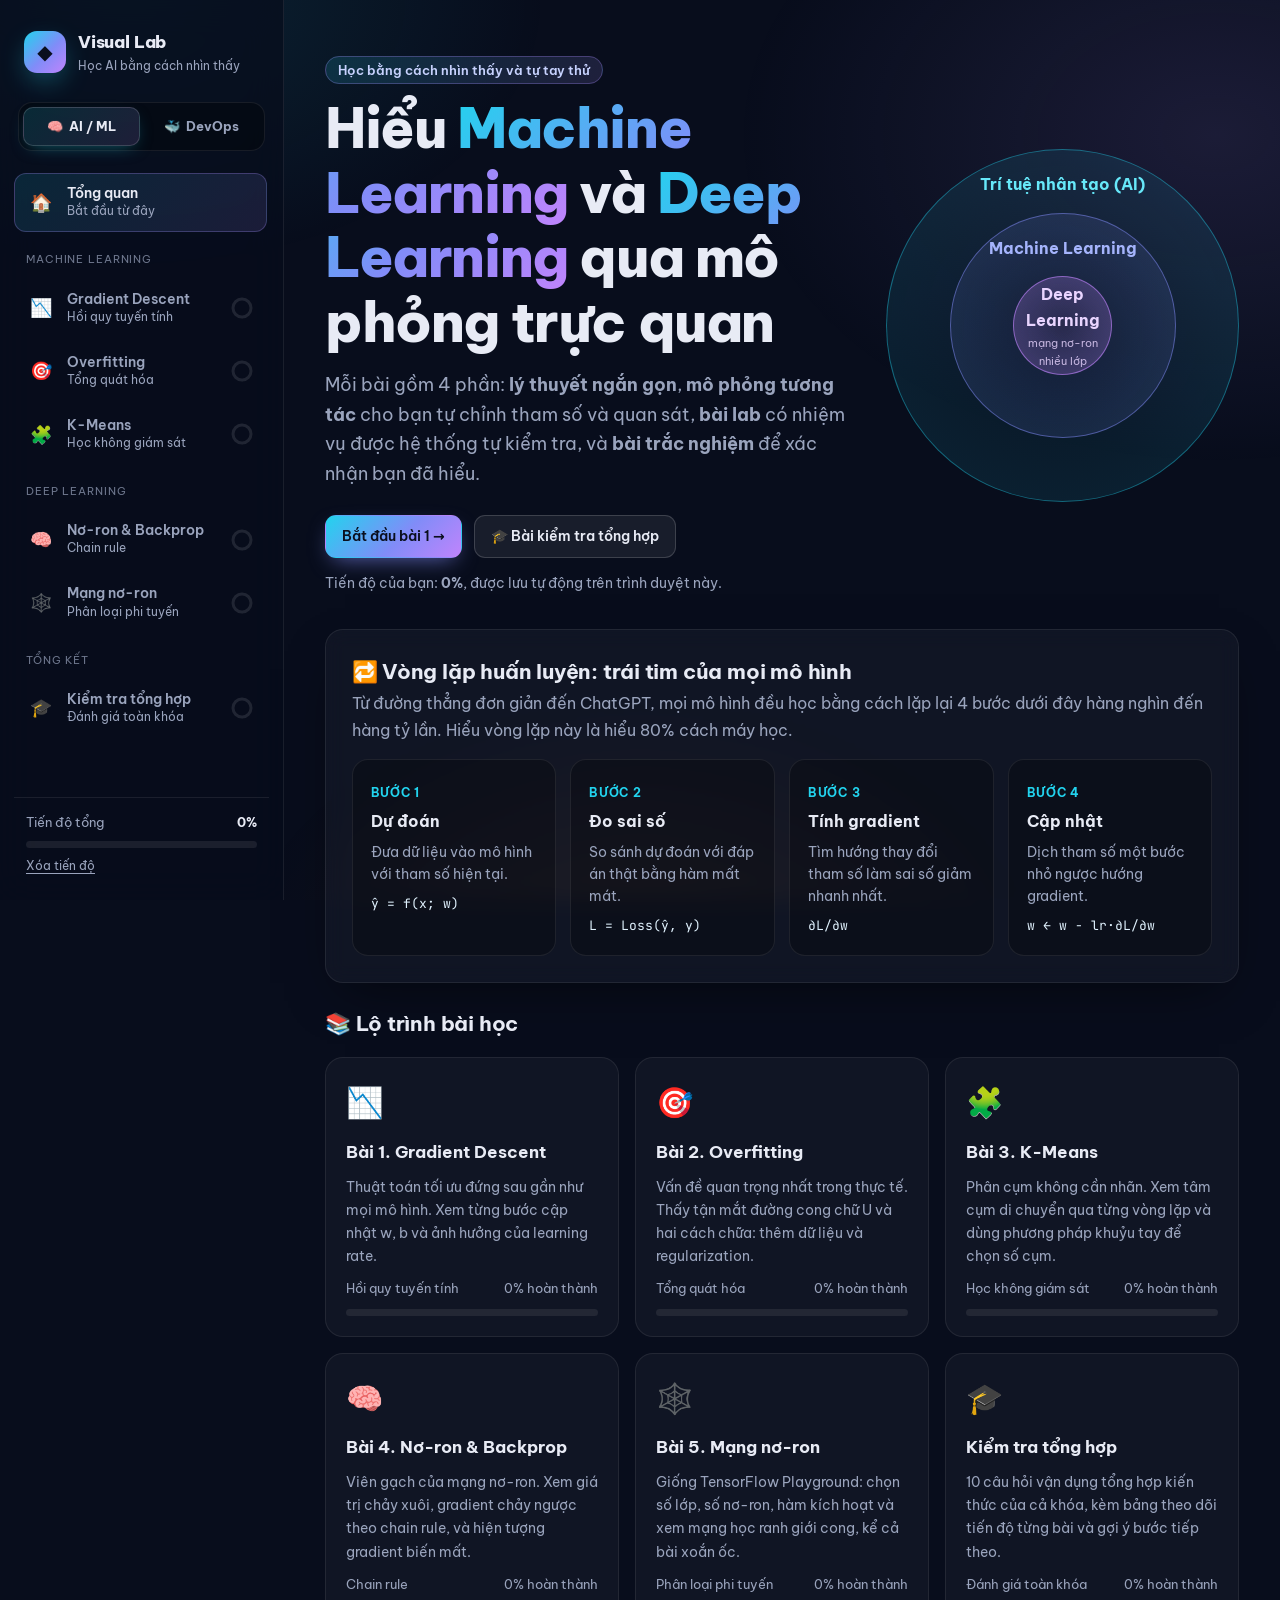
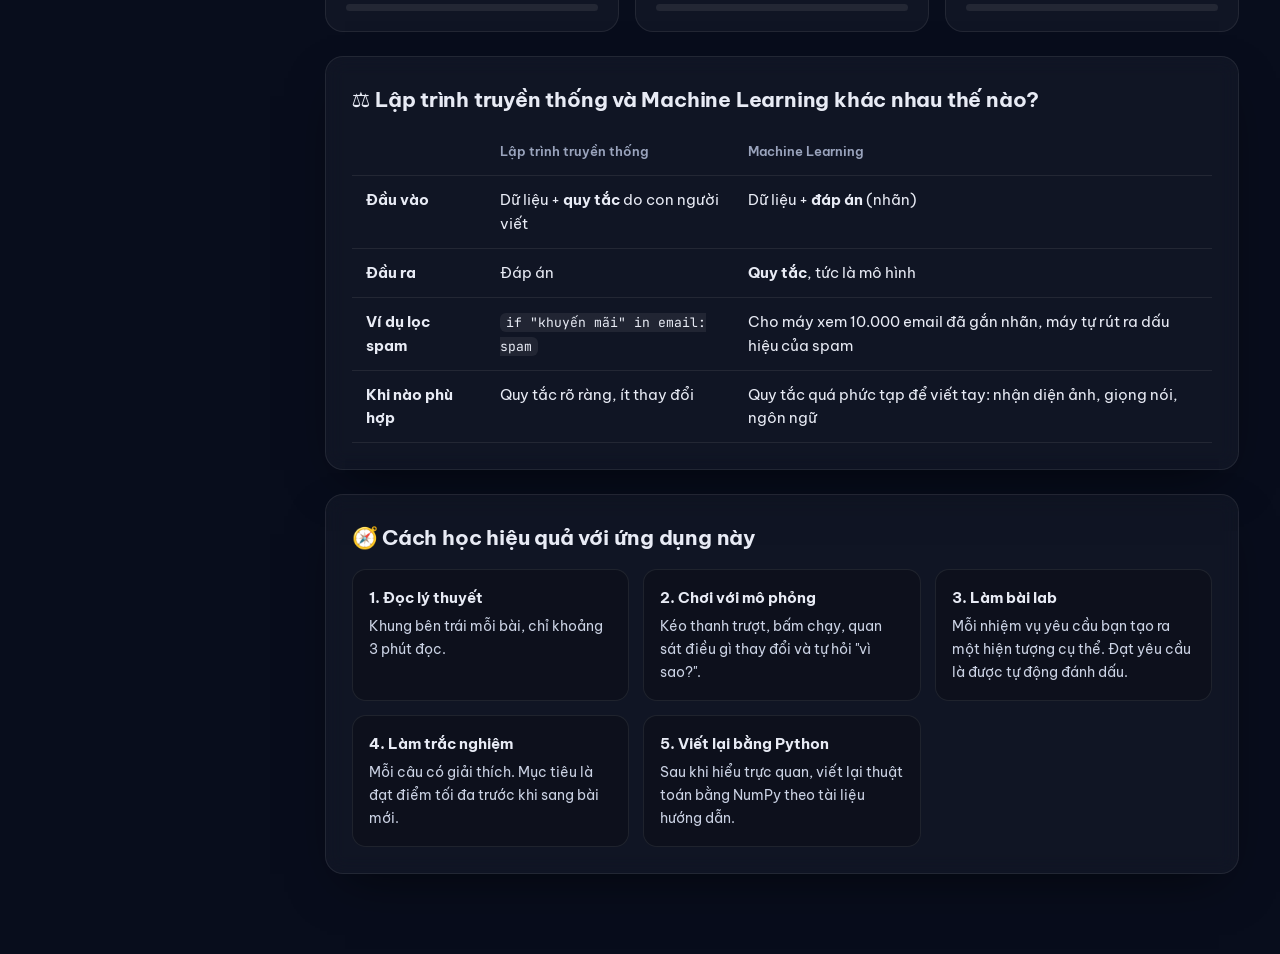
==== commit 4f718835: "NV6-12: tách 2 khóa AI/DevOps, terminal giả lập, trình sửa file, sơ đồ Docker; bài D1 Docker cơ bản," ====
--- a/index.html
+++ b/index.html
@@ -3,14 +3,15 @@
 <head>
   <meta charset="UTF-8">
   <meta name="viewport" content="width=device-width, initial-scale=1.0">
-  <title>ML Visual Lab — Học Machine Learning trực quan</title>
-  <meta name="description" content="Học Machine Learning và Deep Learning qua mô phỏng tương tác: Gradient Descent, Overfitting, nơ-ron và lan truyền ngược, mạng nơ-ron, K-Means. Có bài lab tự kiểm tra và bài trắc nghiệm.">
+  <title>Visual Lab — Học AI và DevOps trực quan</title>
+  <meta name="description" content="Học Machine Learning, Docker và Kubernetes qua mô phỏng tương tác: Gradient Descent, mạng nơ-ron, container, Dockerfile, Docker Compose. Có terminal giả lập, bài lab tự kiểm tra và trắc nghiệm.">
   <meta name="theme-color" content="#080d1c">
-  <link rel="icon" href="data:image/svg+xml,%3Csvg xmlns='http://www.w3.org/2000/svg' viewBox='0 0 100 100'%3E%3Ctext y='.9em' font-size='90'%3E%F0%9F%A7%A0%3C/text%3E%3C/svg%3E">
+  <link rel="icon" href="data:image/svg+xml,%3Csvg xmlns='http://www.w3.org/2000/svg' viewBox='0 0 100 100'%3E%3Ctext y='.9em' font-size='90'%3E%E2%97%86%3C/text%3E%3C/svg%3E">
   <link rel="preconnect" href="https://fonts.googleapis.com">
   <link rel="preconnect" href="https://fonts.gstatic.com" crossorigin>
   <link href="https://fonts.googleapis.com/css2?family=Be+Vietnam+Pro:wght@400;500;600;700;800&family=JetBrains+Mono:wght@400;600&display=swap" rel="stylesheet">
   <link rel="stylesheet" href="css/style.css">
+  <link rel="stylesheet" href="css/devops.css">
 </head>
 <body>
   <div class="bg-glow" aria-hidden="true"></div>
@@ -18,15 +19,17 @@
   <!-- Thanh trên cùng chỉ hiện trên điện thoại/máy tính bảng -->
   <header class="topbar">
     <button id="menu-btn" class="icon-btn" aria-label="Mở danh sách bài học">☰</button>
-    <span class="brand-text">ML Visual Lab</span>
+    <span class="brand-text">Visual Lab</span>
   </header>
 
   <div class="app">
     <aside class="sidebar" id="sidebar">
-      <a href="#/home" class="brand" id="brand-link">
+      <a href="#/" class="brand" id="brand-link">
         <span class="brand-logo">◆</span>
-        <span><span class="brand-text">ML Visual Lab</span><span class="brand-sub">Học AI bằng cách nhìn thấy</span></span>
+        <span><span class="brand-text">Visual Lab</span><span class="brand-sub">Học bằng cách nhìn thấy</span></span>
       </a>
+      <!-- Nút chuyển khóa: mỗi khóa có menu và tiến độ riêng -->
+      <div class="course-switch" id="course-switch" role="group" aria-label="Chọn khóa học"></div>
       <nav id="nav" class="nav" aria-label="Danh sách bài học"></nav>
       <div class="sidebar-foot">
         <div class="overall"><span>Tiến độ tổng</span><strong id="overall-pct">0%</strong></div>
@@ -40,9 +43,15 @@
   <div id="toast-root" class="toast-root" aria-live="polite"></div>
   <div class="scrim" id="scrim"></div>
 
-  <!-- Thứ tự nạp: lõi toán → lõi ứng dụng → từng bài học (thứ tự đăng ký = thứ tự trên menu) -->
+  <!-- Thứ tự nạp: lõi toán → lõi mô phỏng DevOps → lõi ứng dụng → từng bài học (thứ tự đăng ký = thứ tự trên menu) -->
   <script src="js/ml-math.js"></script>
+  <script src="js/devops/yaml-lite.js"></script>
+  <script src="js/devops/shell.js"></script>
+  <script src="js/devops/docker-registry.js"></script>
+  <script src="js/devops/docker-build.js"></script>
+  <script src="js/devops/docker-engine.js"></script>
   <script src="js/core.js"></script>
+  <script src="js/ui-devops.js"></script>
   <script src="js/lessons/home.js"></script>
   <script src="js/lessons/gradient.js"></script>
   <script src="js/lessons/overfit.js"></script>
@@ -50,6 +59,10 @@
   <script src="js/lessons/neuron.js"></script>
   <script src="js/lessons/playground.js"></script>
   <script src="js/lessons/final.js"></script>
+  <script src="js/lessons/devops/home.js"></script>
+  <script src="js/lessons/devops/docker-basics.js"></script>
+  <script src="js/lessons/devops/dockerfile.js"></script>
+  <script src="js/lessons/devops/docker-compose.js"></script>
   <script>App.start();</script>
 </body>
 </html>
--- a/css/devops.css
+++ b/css/devops.css
@@ -0,0 +1,121 @@
+/*
+ * devops.css — Giao diện riêng của khóa DevOps và nút chuyển khóa.
+ * Tách khỏi style.css để khóa AI không bị ảnh hưởng; dùng lại biến màu, bo góc, font của hệ thống.
+ */
+
+/* ---------- Nút chuyển khóa trong sidebar ---------- */
+.course-switch { display: grid; grid-template-columns: 1fr 1fr; gap: 4px; padding: 4px; margin: 0 4px; border-radius: 14px; background: rgba(0, 0, 0, 0.32); border: 1px solid var(--border); }
+.course-switch button {
+  font: inherit; font-size: 13px; font-weight: 700; color: var(--muted); background: none; border: 1px solid transparent;
+  padding: 8px 6px; border-radius: 10px; cursor: pointer; transition: all 0.22s; display: flex; align-items: center; justify-content: center; gap: 6px;
+}
+.course-switch button:hover { color: var(--text); background: var(--surface); }
+.course-switch button.on { color: var(--text); background: linear-gradient(135deg, rgba(34, 211, 238, 0.16), rgba(167, 139, 250, 0.16)); border-color: var(--border-strong); box-shadow: 0 6px 18px -8px rgba(34, 211, 238, 0.5); }
+.course-switch button:focus-visible { outline: 2px solid var(--accent); outline-offset: 2px; }
+
+/* ---------- Bảng màu khóa DevOps: xanh Docker → xanh ngọc ---------- */
+body[data-course='devops'] {
+  --accent: #38bdf8;
+  --accent-2: #2dd4bf;
+  --grad: linear-gradient(135deg, #2496ed 0%, #22d3ee 50%, #2dd4bf 100%);
+}
+body[data-course='devops'] .bg-glow {
+  background:
+    radial-gradient(700px 450px at 10% 0%, rgba(36, 150, 237, 0.14), transparent 60%),
+    radial-gradient(800px 550px at 95% 15%, rgba(45, 212, 191, 0.11), transparent 60%),
+    radial-gradient(700px 500px at 50% 110%, rgba(56, 189, 248, 0.07), transparent 60%);
+}
+body[data-course='devops'] .nav-item.active { background: linear-gradient(135deg, rgba(36, 150, 237, 0.16), rgba(45, 212, 191, 0.13)); border-color: rgba(45, 212, 191, 0.32); }
+body[data-course='devops'] .course-switch button.on { background: linear-gradient(135deg, rgba(36, 150, 237, 0.22), rgba(45, 212, 191, 0.16)); box-shadow: 0 6px 18px -8px rgba(36, 150, 237, 0.7); }
+body[data-course='devops'] .brand-logo { box-shadow: 0 10px 28px -6px rgba(36, 150, 237, 0.55); }
+body[data-course='devops'] .btn.primary { box-shadow: 0 8px 22px -8px rgba(36, 150, 237, 0.75); }
+body[data-course='devops'] .lesson-card:hover { border-color: rgba(45, 212, 191, 0.45); box-shadow: 0 20px 40px -18px rgba(36, 150, 237, 0.6); }
+
+.nav-item.soon { opacity: 0.45; cursor: default; }
+.nav-item.soon:hover { transform: none; background: none; color: var(--muted); }
+
+/* ---------- Terminal giả lập ---------- */
+.term {
+  display: flex; flex-direction: column; border-radius: 14px; overflow: hidden;
+  background: #060a16; border: 1px solid rgba(56, 189, 248, 0.18);
+  box-shadow: 0 18px 40px -20px rgba(0, 0, 0, 0.8), inset 0 1px 0 rgba(255, 255, 255, 0.04);
+  font-family: var(--mono); font-size: 13px; line-height: 1.55;
+}
+.term-bar { display: flex; align-items: center; gap: 8px; padding: 9px 12px; background: rgba(255, 255, 255, 0.04); border-bottom: 1px solid var(--border); font-family: var(--font); font-size: 12px; color: var(--muted); }
+.term-bar i { width: 11px; height: 11px; border-radius: 50%; display: inline-block; }
+.term-bar i:nth-child(1) { background: #f87171; } .term-bar i:nth-child(2) { background: #fbbf24; } .term-bar i:nth-child(3) { background: #34d399; }
+.term-bar .t { flex: 1; text-align: center; font-weight: 600; letter-spacing: 0.02em; }
+.term-bar button { font: inherit; font-size: 11.5px; color: var(--muted); background: var(--surface-2); border: 1px solid var(--border); border-radius: 7px; padding: 3px 9px; cursor: pointer; }
+.term-bar button:hover { color: var(--text); border-color: var(--border-strong); }
+.term-out { flex: 1; overflow: auto; padding: 12px 14px 4px; min-height: 160px; cursor: text; }
+.term-line { white-space: pre-wrap; word-break: break-word; color: #d6deeb; min-height: 1.55em; }
+.term-line.cmd { color: #f1f5f9; margin-top: 4px; }
+.term-line.cmd .ps { color: #34d399; }
+.term-line.err { color: #fca5a5; }
+.term-line.hint { color: #fde68a; font-family: var(--font); font-size: 13px; background: rgba(251, 191, 36, 0.07); border-left: 2px solid rgba(251, 191, 36, 0.6); padding: 3px 10px; margin: 3px 0; border-radius: 0 6px 6px 0; }
+.term-line.dim { color: #7c879f; }
+.term-line.head { color: #93c5fd; font-weight: 600; }
+.term-line.ok { color: #86efac; }
+.term-line.warn { color: #fdba74; }
+.term-line.welcome { color: #7dd3fc; font-family: var(--font); }
+.term-input { display: flex; align-items: center; gap: 8px; padding: 6px 14px 12px; }
+.term-input .ps { color: #34d399; white-space: nowrap; }
+.term-input input { flex: 1; min-width: 0; background: none; border: none; outline: none; color: #f8fafc; font: inherit; caret-color: #38bdf8; }
+.term-opts { padding: 0 14px 6px; color: #94a3b8; white-space: pre-wrap; }
+.chips { display: flex; flex-wrap: wrap; gap: 6px; padding: 10px 12px; border-top: 1px solid var(--border); background: rgba(255, 255, 255, 0.02); }
+.chips button {
+  font-family: var(--mono); font-size: 12px; color: #bae6fd; background: rgba(56, 189, 248, 0.08);
+  border: 1px solid rgba(56, 189, 248, 0.22); border-radius: 8px; padding: 4px 9px; cursor: pointer; transition: all 0.18s;
+}
+.chips button:hover { background: rgba(56, 189, 248, 0.18); transform: translateY(-1px); }
+
+/* ---------- Trình sửa file (Dockerfile, compose.yaml...) ---------- */
+.fed { border-radius: 14px; overflow: hidden; border: 1px solid var(--border); background: rgba(0, 0, 0, 0.35); display: flex; flex-direction: column; }
+.fed-tabs { display: flex; gap: 2px; padding: 6px 6px 0; background: rgba(255, 255, 255, 0.03); border-bottom: 1px solid var(--border); overflow-x: auto; }
+.fed-tabs button { font-family: var(--mono); font-size: 12.5px; color: var(--muted); background: none; border: 1px solid transparent; border-bottom: none; border-radius: 8px 8px 0 0; padding: 6px 12px; cursor: pointer; white-space: nowrap; }
+.fed-tabs button.on { color: var(--text); background: rgba(0, 0, 0, 0.35); border-color: var(--border); }
+.fed-tabs .dirty::after { content: ' ●'; color: var(--yellow); }
+.fed-body { position: relative; display: grid; grid-template-columns: auto 1fr; font-family: var(--mono); font-size: 13px; line-height: 1.6; max-height: 340px; overflow: auto; }
+.fed-gutter { padding: 10px 8px 10px 12px; text-align: right; color: #475569; user-select: none; white-space: pre; }
+.fed-gutter .bad { color: #fca5a5; background: rgba(248, 113, 113, 0.18); border-radius: 4px; }
+.fed-area { width: 100%; min-height: 220px; resize: none; border: none; outline: none; background: none; color: #e2e8f0; font: inherit; line-height: inherit; padding: 10px 12px; white-space: pre; overflow: hidden; tab-size: 2; }
+.fed-foot { display: flex; justify-content: space-between; align-items: center; gap: 8px; padding: 7px 12px; font-size: 12px; color: var(--muted); border-top: 1px solid var(--border); flex-wrap: wrap; }
+
+/* ---------- Khung mô phỏng của bài DevOps ---------- */
+.dv-sim { display: flex; flex-direction: column; gap: 14px; }
+.dv-sim .sim-top { display: flex; justify-content: space-between; align-items: center; gap: 10px; flex-wrap: wrap; }
+.dv-sim .sim-top h2 { font-size: 18px; }
+.dv-legend { display: flex; flex-wrap: wrap; gap: 12px; font-size: 12px; color: var(--muted); }
+.dv-legend span::before { content: ''; display: inline-block; width: 10px; height: 10px; border-radius: 3px; margin-right: 6px; vertical-align: -1px; background: var(--c); }
+.dv-split { display: grid; grid-template-columns: minmax(0, 1fr); gap: 14px; }
+@media (min-width: 1800px) { .dv-split { grid-template-columns: minmax(0, 0.9fr) minmax(0, 1.1fr); } }
+.theory .kbd, .theory code { font-family: var(--mono); font-size: 0.88em; background: rgba(56, 189, 248, 0.1); border: 1px solid rgba(56, 189, 248, 0.18); color: #bae6fd; border-radius: 6px; padding: 1px 6px; }
+.theory pre.code code { background: none; border: none; padding: 0; color: inherit; }
+.theory details { margin: 12px 0; border: 1px solid var(--border); border-radius: 12px; padding: 10px 14px; background: rgba(0, 0, 0, 0.2); }
+.theory details summary { cursor: pointer; font-weight: 700; color: var(--text); }
+.theory details[open] summary { margin-bottom: 8px; }
+
+/* ---------- Trang chủ DevOps ---------- */
+.journey { display: grid; grid-template-columns: repeat(5, minmax(0, 1fr)); gap: 10px; margin-top: 16px; }
+.journey div { position: relative; padding: 16px 14px; border-radius: 14px; background: rgba(0, 0, 0, 0.25); border: 1px solid var(--border); text-align: center; animation: glowStepDv 10s infinite; }
+.journey div:nth-child(2) { animation-delay: 2s; } .journey div:nth-child(3) { animation-delay: 4s; } .journey div:nth-child(4) { animation-delay: 6s; } .journey div:nth-child(5) { animation-delay: 8s; }
+.journey b { display: block; font-size: 26px; }
+.journey span { display: block; font-weight: 700; margin-top: 4px; }
+.journey small { color: var(--muted); font-size: 12.5px; }
+@keyframes glowStepDv {
+  0%, 18% { border-color: rgba(45, 212, 191, 0.7); box-shadow: 0 12px 30px -12px rgba(36, 150, 237, 0.7); transform: translateY(-3px); }
+  24%, 100% { border-color: var(--border); box-shadow: none; transform: none; }
+}
+.ship { position: relative; aspect-ratio: 1; max-width: 380px; width: 100%; margin: 0 auto; }
+.ship canvas { width: 100%; height: 100%; }
+.lesson-card.soon { opacity: 0.55; pointer-events: none; }
+.lesson-card .tag-soon { font-size: 11.5px; font-weight: 700; color: var(--yellow); }
+
+@media (max-width: 900px) {
+  .journey { grid-template-columns: repeat(2, minmax(0, 1fr)); }
+  .dv-split { grid-template-columns: 1fr; }
+}
+@media (max-width: 460px) {
+  .journey { grid-template-columns: 1fr; }
+  .term { font-size: 12px; }
+}
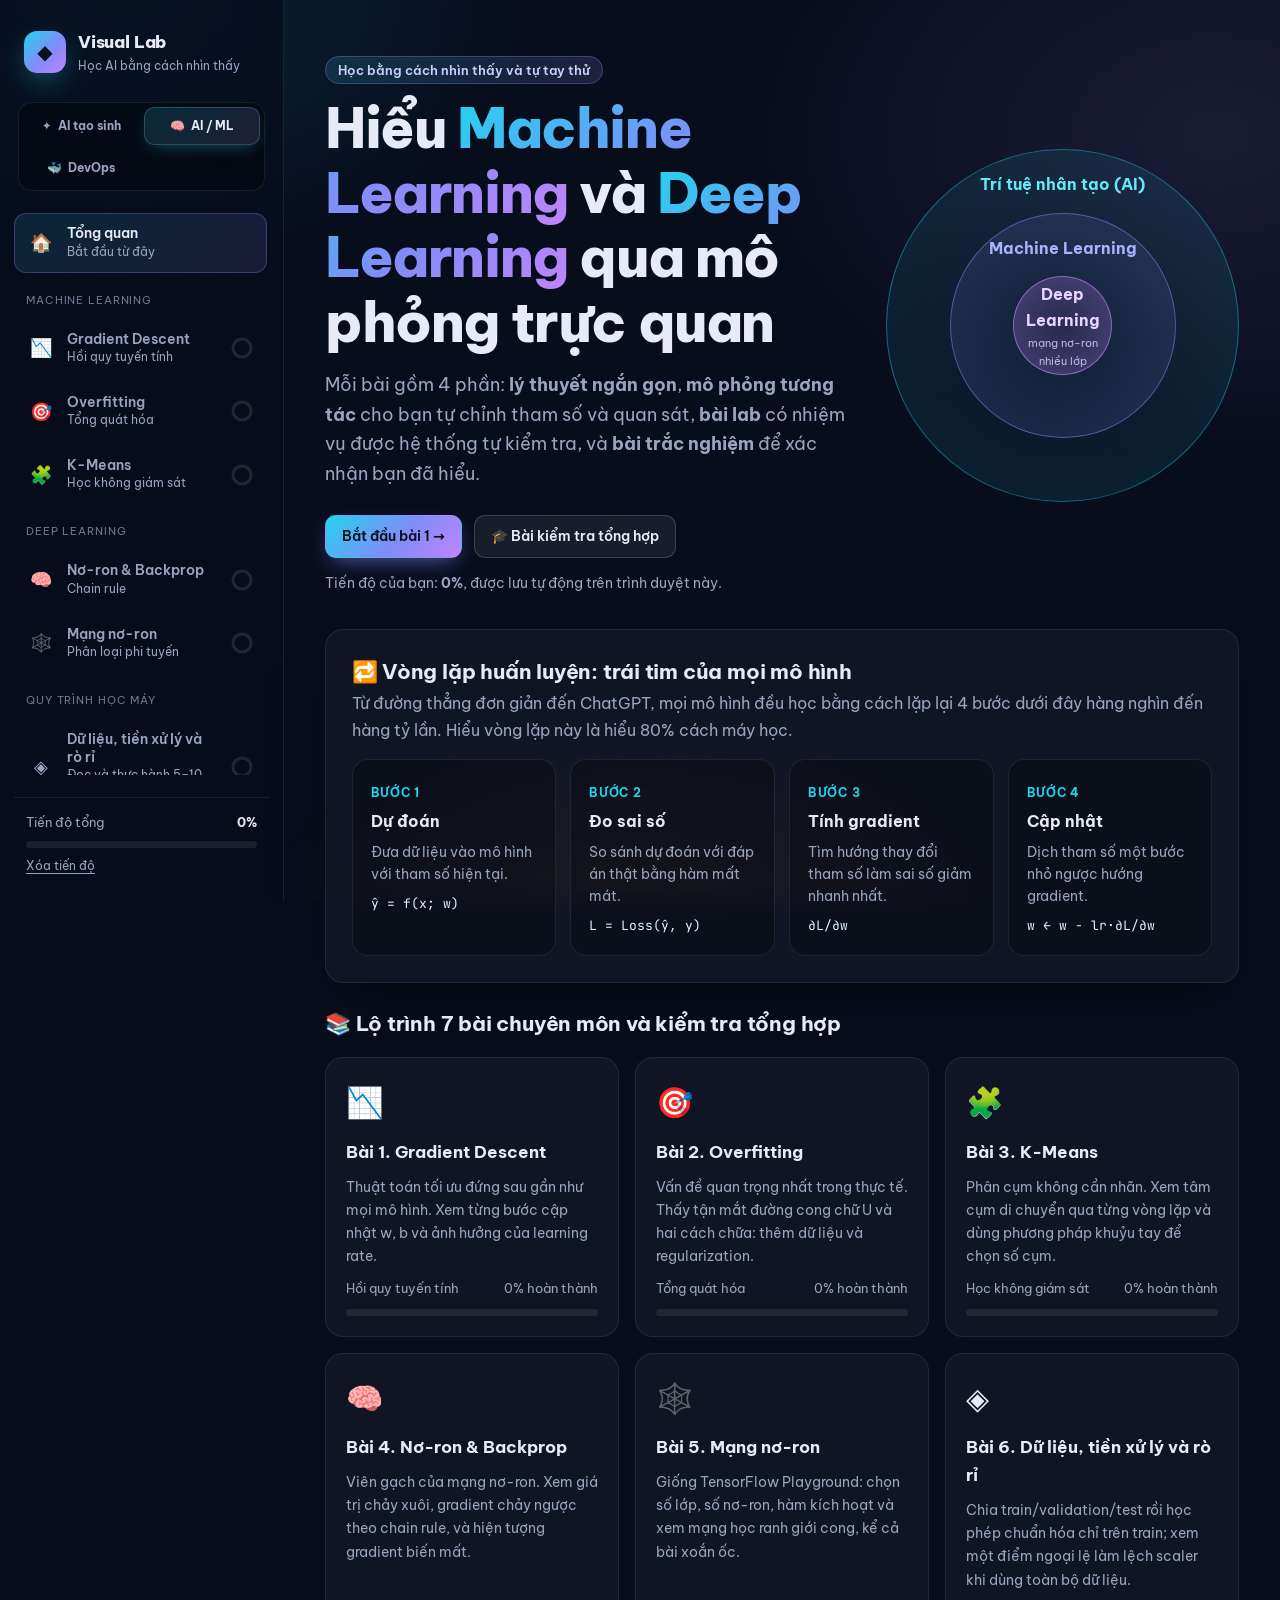
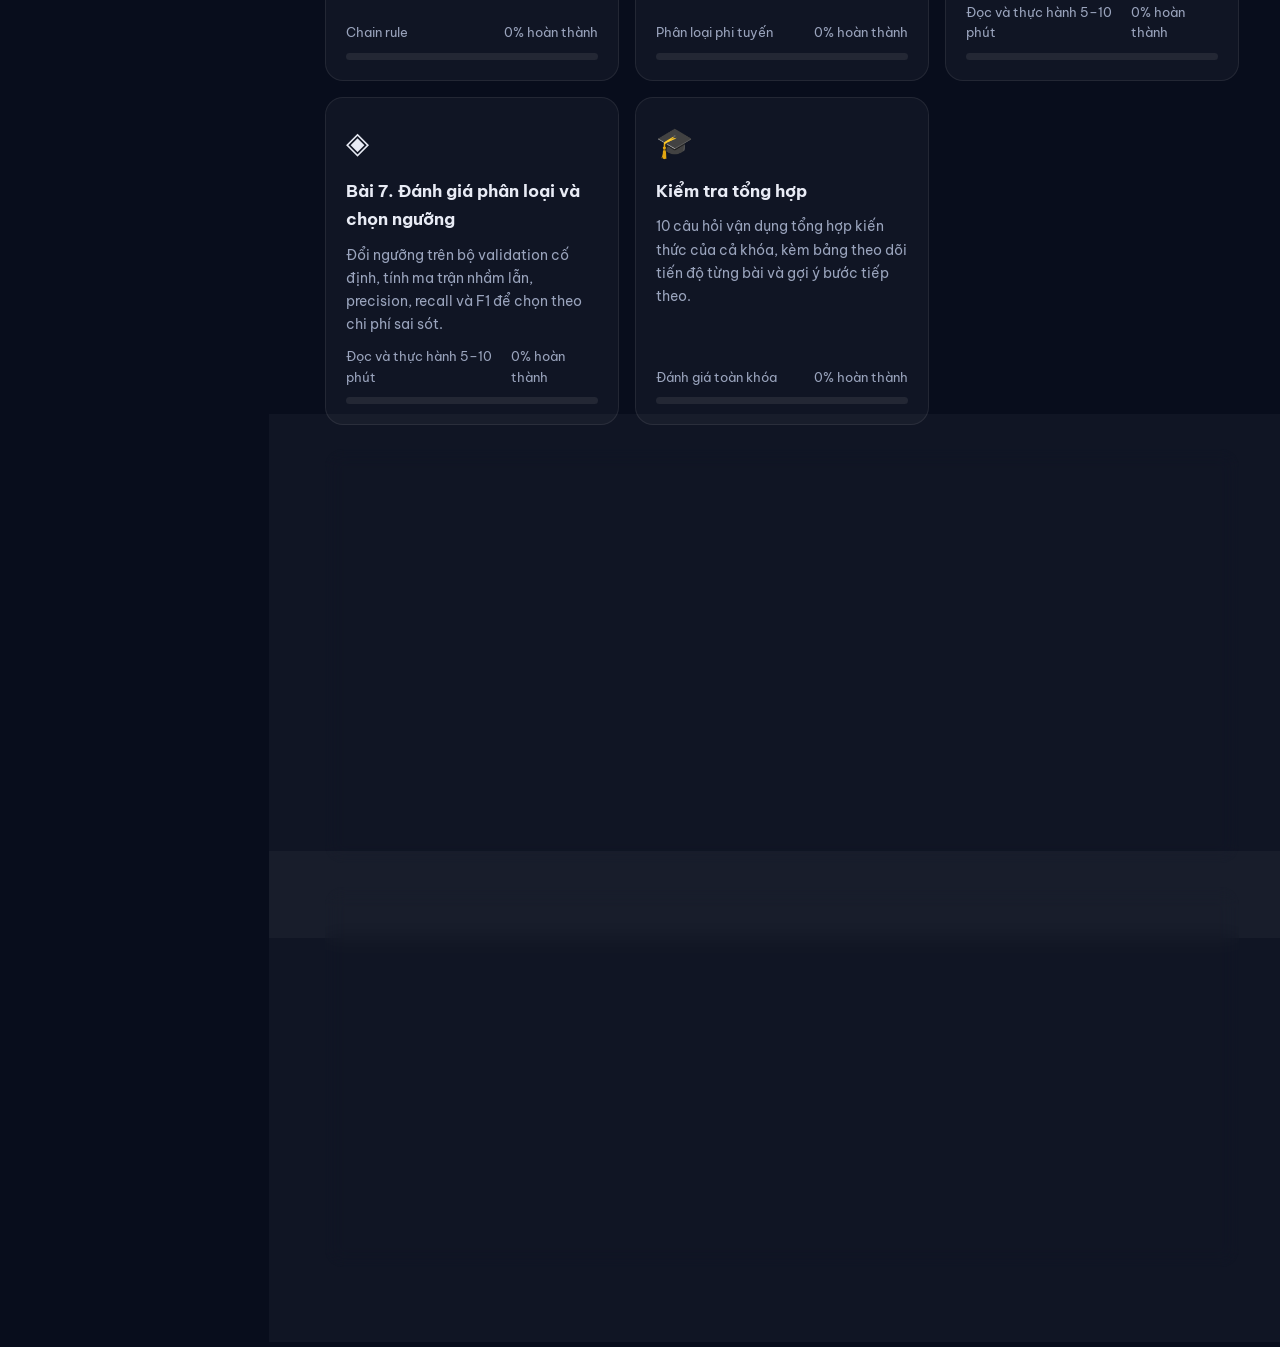
==== commit 7f14acc5: "Mở rộng Visual Lab: khóa AI tạo sinh 10 bài, bổ sung học máy và DevOps, thực hành máy thật - Khóa AI" ====
--- a/index.html
+++ b/index.html
@@ -1,18 +1,25 @@
 <!DOCTYPE html>
 <html lang="vi">
+
 <head>
   <meta charset="UTF-8">
   <meta name="viewport" content="width=device-width, initial-scale=1.0">
   <title>Visual Lab — Học AI và DevOps trực quan</title>
-  <meta name="description" content="Học Machine Learning, Docker và Kubernetes qua mô phỏng tương tác: Gradient Descent, mạng nơ-ron, container, Dockerfile, Docker Compose. Có terminal giả lập, bài lab tự kiểm tra và trắc nghiệm.">
+  <meta name="description"
+    content="Học Machine Learning, Docker và Kubernetes qua mô phỏng tương tác: Gradient Descent, mạng nơ-ron, container, Dockerfile, Docker Compose, Kubernetes Pod, Deployment, Ingress, HPA. Có terminal giả lập, bài lab tự kiểm tra và trắc nghiệm.">
   <meta name="theme-color" content="#080d1c">
-  <link rel="icon" href="data:image/svg+xml,%3Csvg xmlns='http://www.w3.org/2000/svg' viewBox='0 0 100 100'%3E%3Ctext y='.9em' font-size='90'%3E%E2%97%86%3C/text%3E%3C/svg%3E">
+  <link rel="icon"
+    href="data:image/svg+xml,%3Csvg xmlns='http://www.w3.org/2000/svg' viewBox='0 0 100 100'%3E%3Ctext y='.9em' font-size='90'%3E%E2%97%86%3C/text%3E%3C/svg%3E">
   <link rel="preconnect" href="https://fonts.googleapis.com">
   <link rel="preconnect" href="https://fonts.gstatic.com" crossorigin>
-  <link href="https://fonts.googleapis.com/css2?family=Be+Vietnam+Pro:wght@400;500;600;700;800&family=JetBrains+Mono:wght@400;600&display=swap" rel="stylesheet">
+  <link
+    href="https://fonts.googleapis.com/css2?family=Be+Vietnam+Pro:wght@400;500;600;700;800&family=JetBrains+Mono:wght@400;600&display=swap"
+    rel="stylesheet">
   <link rel="stylesheet" href="css/style.css">
   <link rel="stylesheet" href="css/devops.css">
+  <link rel="stylesheet" href="css/learning.css">
 </head>
+
 <body>
   <div class="bg-glow" aria-hidden="true"></div>
 
@@ -24,10 +31,13 @@
 
   <div class="app">
     <aside class="sidebar" id="sidebar">
-      <a href="#/" class="brand" id="brand-link">
-        <span class="brand-logo">◆</span>
-        <span><span class="brand-text">Visual Lab</span><span class="brand-sub">Học bằng cách nhìn thấy</span></span>
-      </a>
+      <div class="sidebar-head">
+        <a href="#/" class="brand" id="brand-link">
+          <span class="brand-logo">◆</span>
+          <span><span class="brand-text">Visual Lab</span><span class="brand-sub">Học bằng cách nhìn thấy</span></span>
+        </a>
+        <button id="sidebar-close" class="icon-btn sidebar-close" aria-label="Đóng menu" type="button">✕</button>
+      </div>
       <!-- Nút chuyển khóa: mỗi khóa có menu và tiến độ riêng -->
       <div class="course-switch" id="course-switch" role="group" aria-label="Chọn khóa học"></div>
       <nav id="nav" class="nav" aria-label="Danh sách bài học"></nav>
@@ -50,7 +60,13 @@
   <script src="js/devops/docker-registry.js"></script>
   <script src="js/devops/docker-build.js"></script>
   <script src="js/devops/docker-engine.js"></script>
+  <script src="js/devops/helm.js"></script>
+  <script src="js/devops/k8s-engine.js"></script>
   <script src="js/core.js"></script>
+  <script src="js/learning/experiments.js"></script>
+  <script src="js/learning/workflows.js"></script>
+  <script src="js/content/legacy.js"></script>
+  <script src="js/learning/ui.js"></script>
   <script src="js/ui-devops.js"></script>
   <script src="js/lessons/home.js"></script>
   <script src="js/lessons/gradient.js"></script>
@@ -58,11 +74,35 @@
   <script src="js/lessons/kmeans.js"></script>
   <script src="js/lessons/neuron.js"></script>
   <script src="js/lessons/playground.js"></script>
+  <script src="js/lessons/ai-data.js"></script>
+  <script src="js/lessons/ai-evaluation.js"></script>
   <script src="js/lessons/final.js"></script>
   <script src="js/lessons/devops/home.js"></script>
   <script src="js/lessons/devops/docker-basics.js"></script>
   <script src="js/lessons/devops/dockerfile.js"></script>
   <script src="js/lessons/devops/docker-compose.js"></script>
+  <script src="js/lessons/devops/k8s-basics.js"></script>
+  <script src="js/lessons/devops/k8s-deploy.js"></script>
+  <script src="js/lessons/devops/k8s-config.js"></script>
+  <script src="js/lessons/devops/k8s-ingress.js"></script>
+  <script src="js/lessons/devops/k8s-stateful.js"></script>
+  <script src="js/lessons/devops/k8s-helm.js"></script>
+  <script src="js/lessons/devops/k8s-ml.js"></script>
+  <script src="js/lessons/devops/devops-cicd.js"></script>
+  <script src="js/lessons/devops/devops-observability.js"></script>
+  <script src="js/lessons/devops/devops-final.js"></script>
+  <script src="js/lessons/genai/home.js"></script>
+  <script src="js/lessons/genai/foundations.js"></script>
+  <script src="js/lessons/genai/prompting.js"></script>
+  <script src="js/lessons/genai/transformer.js"></script>
+  <script src="js/lessons/genai/embeddings.js"></script>
+  <script src="js/lessons/genai/rag.js"></script>
+  <script src="js/lessons/genai/tools.js"></script>
+  <script src="js/lessons/genai/evaluation.js"></script>
+  <script src="js/lessons/genai/finetuning.js"></script>
+  <script src="js/lessons/genai/multimodal.js"></script>
+  <script src="js/lessons/genai/capstone.js"></script>
   <script>App.start();</script>
 </body>
+
 </html>
--- a/css/style.css
+++ b/css/style.css
@@ -66,6 +66,8 @@
   background: rgba(8, 13, 28, 0.72);
   backdrop-filter: blur(18px);
 }
+.sidebar-head { display: flex; align-items: center; justify-content: space-between; gap: 8px; }
+.sidebar-close { display: none; }
 .brand { display: flex; align-items: center; gap: 12px; text-decoration: none; color: var(--text); padding: 4px 10px; }
 .brand-logo {
   width: 42px; height: 42px; flex: none; border-radius: 13px;
@@ -430,15 +432,32 @@
   .theory { position: static; max-height: none; }
 }
 @media (max-width: 900px) {
-  .app { grid-template-columns: 1fr; }
+  .app { grid-template-columns: 1fr; z-index: auto; }
+  body.nav-open { overflow: hidden; }
   .topbar {
     display: flex; align-items: center; gap: 12px; position: sticky; top: 0; z-index: 20;
     padding: 12px 16px; background: rgba(8, 13, 28, 0.85); backdrop-filter: blur(14px); border-bottom: 1px solid var(--border);
   }
-  .icon-btn { font-size: 20px; width: 40px; height: 40px; border-radius: 10px; border: 1px solid var(--border-strong); background: var(--surface-2); color: var(--text); cursor: pointer; }
-  .sidebar { position: fixed; left: 0; top: 0; bottom: 0; width: 284px; z-index: 40; transform: translateX(-100%); transition: transform 0.3s ease; }
+  .icon-btn {
+    font-size: 20px; width: 40px; height: 40px; border-radius: 10px; border: 1px solid var(--border-strong);
+    background: var(--surface-2); color: var(--text); cursor: pointer; display: grid; place-items: center;
+    touch-action: manipulation; -webkit-tap-highlight-color: transparent;
+  }
+  .sidebar {
+    position: fixed; left: 0; top: 0; bottom: 0; width: 288px; max-width: 85vw;
+    z-index: 100;
+    transform: translateX(-100%); transition: transform 0.28s cubic-bezier(0.2, 0.8, 0.2, 1);
+    background: rgba(10, 15, 30, 0.96); backdrop-filter: blur(20px);
+    box-shadow: 4px 0 28px rgba(0, 0, 0, 0.75);
+    overflow-y: auto;
+  }
+  .sidebar-close { display: grid; flex: none; width: 36px; height: 36px; font-size: 16px; }
   body.nav-open .sidebar { transform: none; }
-  body.nav-open .scrim { display: block; position: fixed; inset: 0; background: rgba(0, 0, 0, 0.5); z-index: 30; }
+  body.nav-open .scrim {
+    display: block; position: fixed; inset: 0;
+    background: rgba(0, 0, 0, 0.65); z-index: 90;
+    backdrop-filter: blur(2px);
+  }
   .hero { grid-template-columns: 1fr; }
   .circles { max-width: 300px; }
   .main { padding-top: 22px; }
--- a/css/learning.css
+++ b/css/learning.css
@@ -0,0 +1,20 @@
+/* Bố cục học mở rộng, kết quả mô phỏng và khóa AI tạo sinh. */
+body[data-course="genai"] { --accent: #a78bfa; }
+.course-switch { flex-wrap: wrap; }
+.course-switch button { flex: 1 1 75px; font-size: 12px; }
+.experiment-controls { display: grid; gap: 14px; }
+.experiment-controls label { display: grid; gap: 8px; }
+.experiment-controls input:not([type="range"]), .experiment-controls select, .experiment-controls textarea, .resource-filters input, .resource-filters select { width: 100%; min-width: 0; padding: 10px; border: 1px solid var(--border); border-radius: 8px; background: var(--surface); color: var(--text); }
+.experiment-controls textarea { min-height: 110px; }
+.experiment-actions { display: flex; gap: 12px; flex-wrap: wrap; margin: 20px 0; }
+.experiment-result { white-space: pre-wrap; overflow-wrap: anywhere; max-height: 450px; overflow: auto; padding: 16px; background: rgba(0,0,0,.2); border-radius: 12px; font-size: 13px; }
+.study-content { display: grid; gap: 24px; margin-top: 24px; }
+.study-content p, .study-content li { line-height: 1.85; }
+.reference-item { padding: 16px 0; border-bottom: 1px solid var(--border); overflow-wrap: anywhere; }
+.reference-item a { color: var(--accent); font-weight: 600; }
+.reference-item p { margin: 8px 0; }
+.reference-item small { color: var(--muted); }
+.resource-filters { display: grid; grid-template-columns: 2fr 1fr; gap: 16px; margin: 24px 0; }
+.resource-filters label { display: grid; gap: 8px; }
+.resource-list { padding: 12px 24px; border: 1px solid var(--border); border-radius: 12px; }
+@media (max-width: 600px) { .resource-filters { grid-template-columns: 1fr; } .experiment-result { padding: 10px; font-size: 12px; } }
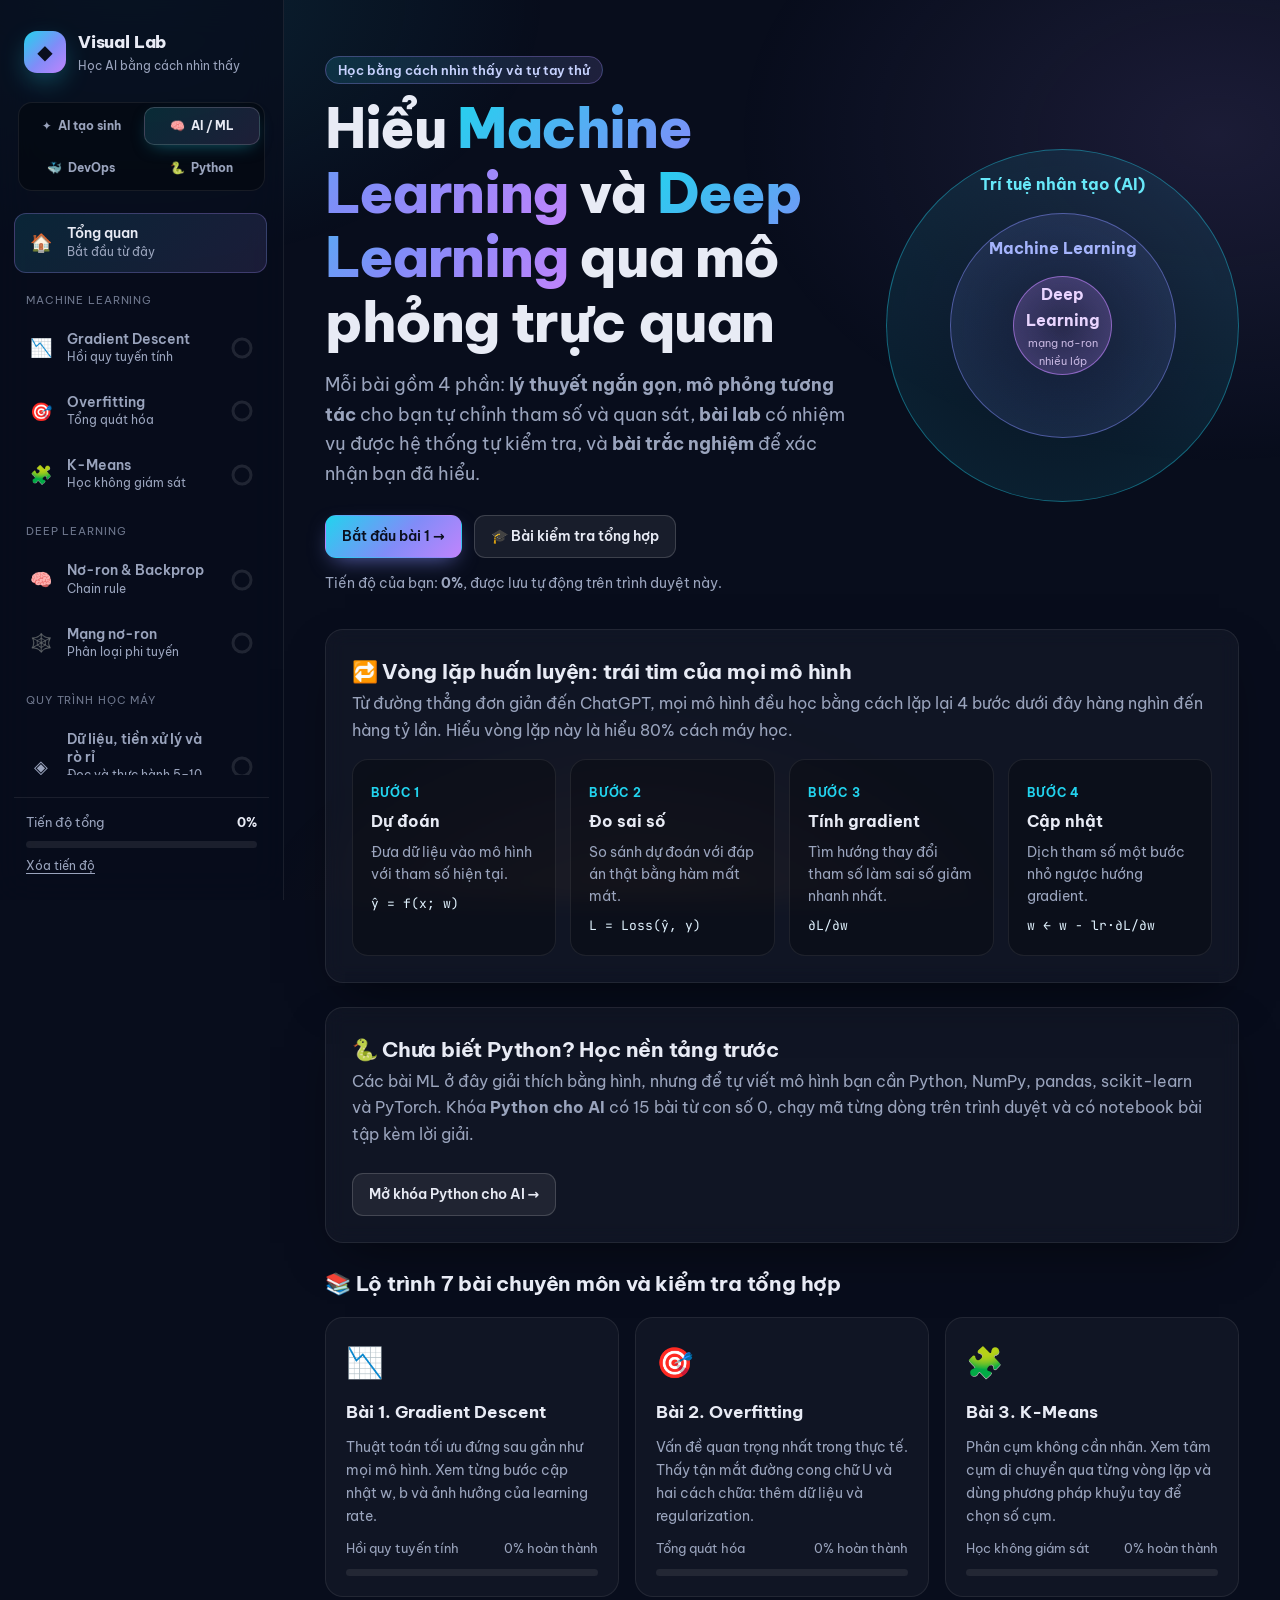
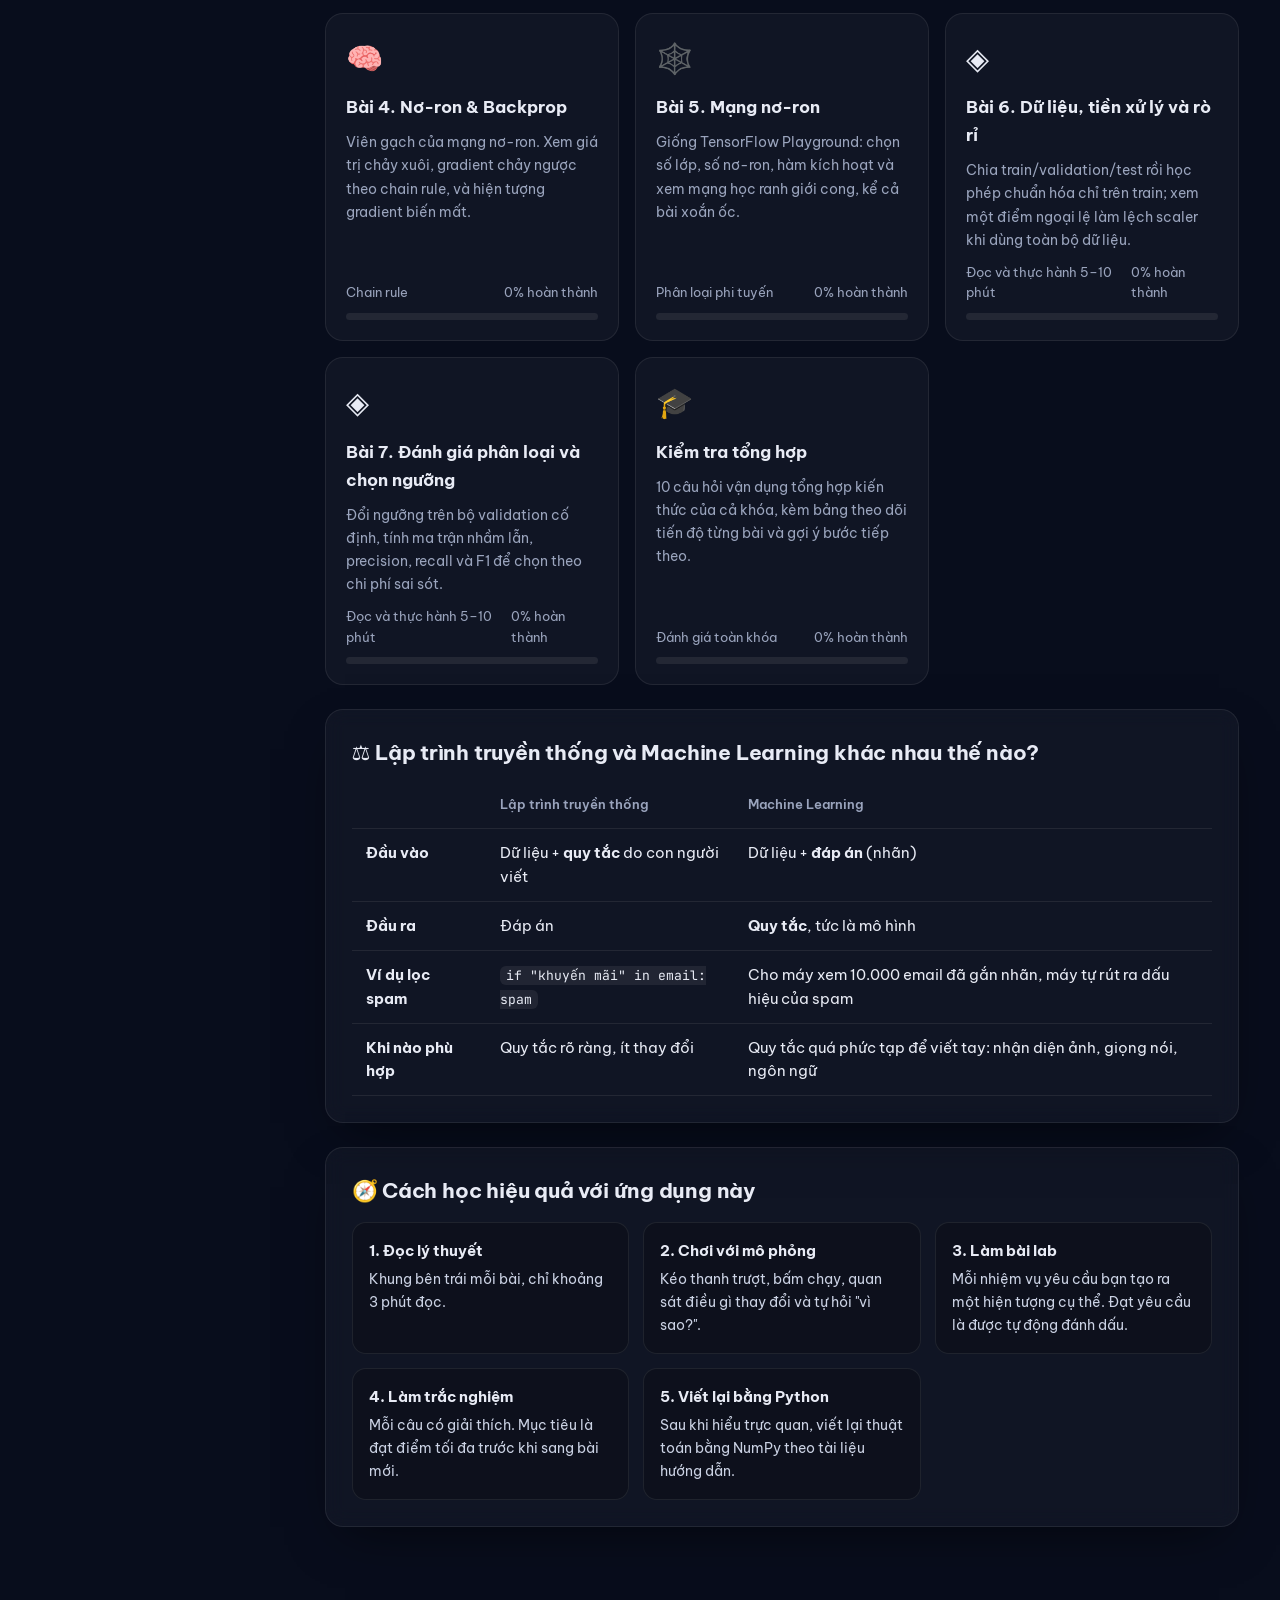
==== commit af3f34a8: "Thêm khóa Python cho AI: 14 bài + dự án, mô phỏng chạy từng dòng, notebook bài tập và lời giải - Khó" ====
--- a/index.html
+++ b/index.html
@@ -4,9 +4,9 @@
 <head>
   <meta charset="UTF-8">
   <meta name="viewport" content="width=device-width, initial-scale=1.0">
-  <title>Visual Lab — Học AI và DevOps trực quan</title>
+  <title>Visual Lab — Học Python, AI và DevOps trực quan</title>
   <meta name="description"
-    content="Học Machine Learning, Docker và Kubernetes qua mô phỏng tương tác: Gradient Descent, mạng nơ-ron, container, Dockerfile, Docker Compose, Kubernetes Pod, Deployment, Ingress, HPA. Có terminal giả lập, bài lab tự kiểm tra và trắc nghiệm.">
+    content="Học Python cho AI từ con số 0, Machine Learning, AI tạo sinh, Docker và Kubernetes qua mô phỏng tương tác: chạy mã Python từng dòng, NumPy, pandas, scikit-learn, PyTorch, Gradient Descent, container, Kubernetes. Có notebook bài tập, bài lab tự kiểm tra và trắc nghiệm.">
   <meta name="theme-color" content="#080d1c">
   <link rel="icon"
     href="data:image/svg+xml,%3Csvg xmlns='http://www.w3.org/2000/svg' viewBox='0 0 100 100'%3E%3Ctext y='.9em' font-size='90'%3E%E2%97%86%3C/text%3E%3C/svg%3E">
@@ -18,6 +18,7 @@
   <link rel="stylesheet" href="css/style.css">
   <link rel="stylesheet" href="css/devops.css">
   <link rel="stylesheet" href="css/learning.css">
+  <link rel="stylesheet" href="css/python.css">
 </head>
 
 <body>
@@ -67,6 +68,9 @@
   <script src="js/learning/workflows.js"></script>
   <script src="js/content/legacy.js"></script>
   <script src="js/learning/ui.js"></script>
+  <!-- Khóa Python: bộ ghi bước mô phỏng và giao diện chạy từng dòng phải nạp trước các bài Python -->
+  <script src="js/learning/pytrace.js"></script>
+  <script src="js/learning/pycourse-ui.js"></script>
   <script src="js/ui-devops.js"></script>
   <script src="js/lessons/home.js"></script>
   <script src="js/lessons/gradient.js"></script>
@@ -102,6 +106,22 @@
   <script src="js/lessons/genai/finetuning.js"></script>
   <script src="js/lessons/genai/multimodal.js"></script>
   <script src="js/lessons/genai/capstone.js"></script>
+  <script src="js/lessons/python/home.js"></script>
+  <script src="js/lessons/python/setup.js"></script>
+  <script src="js/lessons/python/variables.js"></script>
+  <script src="js/lessons/python/conditions.js"></script>
+  <script src="js/lessons/python/loops.js"></script>
+  <script src="js/lessons/python/collections.js"></script>
+  <script src="js/lessons/python/functions.js"></script>
+  <script src="js/lessons/python/comprehension.js"></script>
+  <script src="js/lessons/python/classes.js"></script>
+  <script src="js/lessons/python/files.js"></script>
+  <script src="js/lessons/python/numpy.js"></script>
+  <script src="js/lessons/python/linalg.js"></script>
+  <script src="js/lessons/python/pandas.js"></script>
+  <script src="js/lessons/python/sklearn.js"></script>
+  <script src="js/lessons/python/pytorch.js"></script>
+  <script src="js/lessons/python/capstone.js"></script>
   <script>App.start();</script>
 </body>
 
--- a/css/python.css
+++ b/css/python.css
@@ -0,0 +1,80 @@
+/*
+ * python.css — Giao diện riêng của khóa "Python cho AI".
+ * Dùng lại biến màu, font và bo góc của hệ thống; chỉ đổi màu nhấn sang xanh/vàng của Python
+ * để người học nhận ra đang ở khóa nào. Khung mã, bước chạy, bảng biến và đầu ra dùng font đơn cách.
+ */
+
+/* ---------- Bảng màu khóa Python: xanh Python → vàng Python ---------- */
+body[data-course='python'] {
+  --accent: #5fa8e8;
+  --accent-2: #ffd43b;
+  --grad: linear-gradient(135deg, #3776ab 0%, #5fa8e8 50%, #ffd43b 100%);
+}
+body[data-course='python'] .bg-glow {
+  background:
+    radial-gradient(700px 450px at 10% 0%, rgba(55, 118, 171, 0.18), transparent 60%),
+    radial-gradient(800px 550px at 95% 15%, rgba(255, 212, 59, 0.08), transparent 60%),
+    radial-gradient(700px 500px at 50% 110%, rgba(95, 168, 232, 0.08), transparent 60%);
+}
+body[data-course='python'] .nav-item.active { background: linear-gradient(135deg, rgba(55, 118, 171, 0.22), rgba(255, 212, 59, 0.1)); border-color: rgba(255, 212, 59, 0.3); }
+body[data-course='python'] .course-switch button.on { background: linear-gradient(135deg, rgba(55, 118, 171, 0.28), rgba(255, 212, 59, 0.12)); box-shadow: 0 6px 18px -8px rgba(55, 118, 171, 0.8); }
+body[data-course='python'] .brand-logo { box-shadow: 0 10px 28px -6px rgba(55, 118, 171, 0.6); }
+body[data-course='python'] .btn.primary { box-shadow: 0 8px 22px -8px rgba(55, 118, 171, 0.85); }
+body[data-course='python'] .lesson-card:hover { border-color: rgba(255, 212, 59, 0.4); box-shadow: 0 20px 40px -18px rgba(55, 118, 171, 0.7); }
+
+/* ---------- Ô nhập liệu của bài Python ---------- */
+.py-controls textarea { min-height: 84px; font-family: var(--mono); font-size: 13px; }
+.py-status { min-height: 1.5em; }
+
+/* ---------- Khung mã: số dòng + dòng đang chạy được tô sáng ---------- */
+.py-code {
+  margin: 12px 0 8px; padding: 10px 0; border-radius: 12px; overflow-x: auto;
+  background: #060a16; border: 1px solid rgba(95, 168, 232, 0.2);
+  font-family: var(--mono); font-size: 13px; line-height: 1.6;
+}
+.py-line { display: grid; grid-template-columns: 2.6em 1fr; align-items: start; padding: 0 12px 0 0; border-left: 3px solid transparent; transition: background 0.18s, border-color 0.18s; }
+.py-line .ln { color: #5b6680; text-align: right; padding-right: 12px; user-select: none; }
+.py-line code { white-space: pre; color: #d6deeb; background: none; padding: 0; font-family: inherit; }
+.py-line.on { background: rgba(255, 212, 59, 0.1); border-left-color: #ffd43b; }
+.py-line.on .ln { color: #ffd43b; }
+.py-line.err { background: rgba(248, 113, 113, 0.14); border-left-color: #f87171; }
+.py-line.err .ln { color: #fca5a5; }
+
+/* ---------- Nút đi từng bước ---------- */
+.py-stepper { display: flex; flex-wrap: wrap; align-items: center; gap: 6px; margin-bottom: 12px; }
+.py-step-label { font-family: var(--mono); font-size: 13px; color: var(--muted); padding: 0 6px; min-width: 7.5em; text-align: center; }
+.py-stepper .btn:disabled { opacity: 0.4; cursor: not-allowed; }
+
+/* ---------- Bảng biến và đầu ra đặt cạnh nhau, xếp dọc trên màn hình hẹp ---------- */
+.py-panels { display: grid; grid-template-columns: minmax(0, 1fr) minmax(0, 1fr); gap: 12px; }
+.py-vars, .py-out-box { background: rgba(0, 0, 0, 0.25); border: 1px solid var(--border); border-radius: 12px; padding: 10px 12px; min-width: 0; }
+.py-vars h3, .py-out-box h3 { margin: 0 0 8px; font-size: 13px; text-transform: uppercase; letter-spacing: 0.06em; color: var(--muted); }
+.py-vars dl { display: grid; grid-template-columns: max-content minmax(0, 1fr); gap: 4px 12px; margin: 0; font-family: var(--mono); font-size: 13px; }
+.py-vars dt { color: #93c5fd; }
+.py-vars dd { margin: 0; color: #fde68a; word-break: break-word; white-space: pre-wrap; }
+.py-out { margin: 0; min-height: 3em; max-height: 260px; overflow: auto; white-space: pre-wrap; word-break: break-word; font-family: var(--mono); font-size: 13px; color: #d6deeb; background: none; border: 0; padding: 0; }
+.py-out.err { color: #fca5a5; }
+
+/* ---------- Hình minh họa: lưới mảng NumPy và bảng dữ liệu ---------- */
+.py-visual { margin-top: 14px; display: grid; gap: 12px; }
+.py-visual h3 { margin: 4px 0 0; font-size: 14px; }
+.py-grid-box { margin: 0; padding: 10px; border-radius: 12px; background: rgba(0, 0, 0, 0.22); border: 1px solid var(--border); overflow-x: auto; }
+.py-grid-box figcaption { font-size: 13px; color: var(--muted); margin-bottom: 8px; }
+.py-grid { display: grid; gap: 4px; width: max-content; margin-bottom: 6px; }
+.py-grid span { font-family: var(--mono); font-size: 12.5px; text-align: center; padding: 6px 8px; border-radius: 6px; background: rgba(55, 118, 171, 0.22); border: 1px solid rgba(95, 168, 232, 0.3); color: #e2e8f0; }
+.py-table caption { caption-side: top; text-align: left; font-size: 13px; color: var(--muted); padding-bottom: 6px; }
+.py-table td, .py-table th { font-family: var(--mono); font-size: 12.5px; }
+.py-table td.py-nan { color: #fca5a5; font-style: italic; }
+
+/* Trang tổng quan khóa */
+.py-hero code { font-family: var(--mono); color: #fde68a; }
+
+@media (max-width: 768px) {
+  .py-panels { grid-template-columns: 1fr; }
+}
+@media (max-width: 420px) {
+  .py-code { font-size: 12px; }
+  .py-line { grid-template-columns: 2.2em 1fr; }
+  .py-stepper .btn { padding-left: 10px; padding-right: 10px; }
+  .py-step-label { min-width: 0; flex: 1; }
+}
